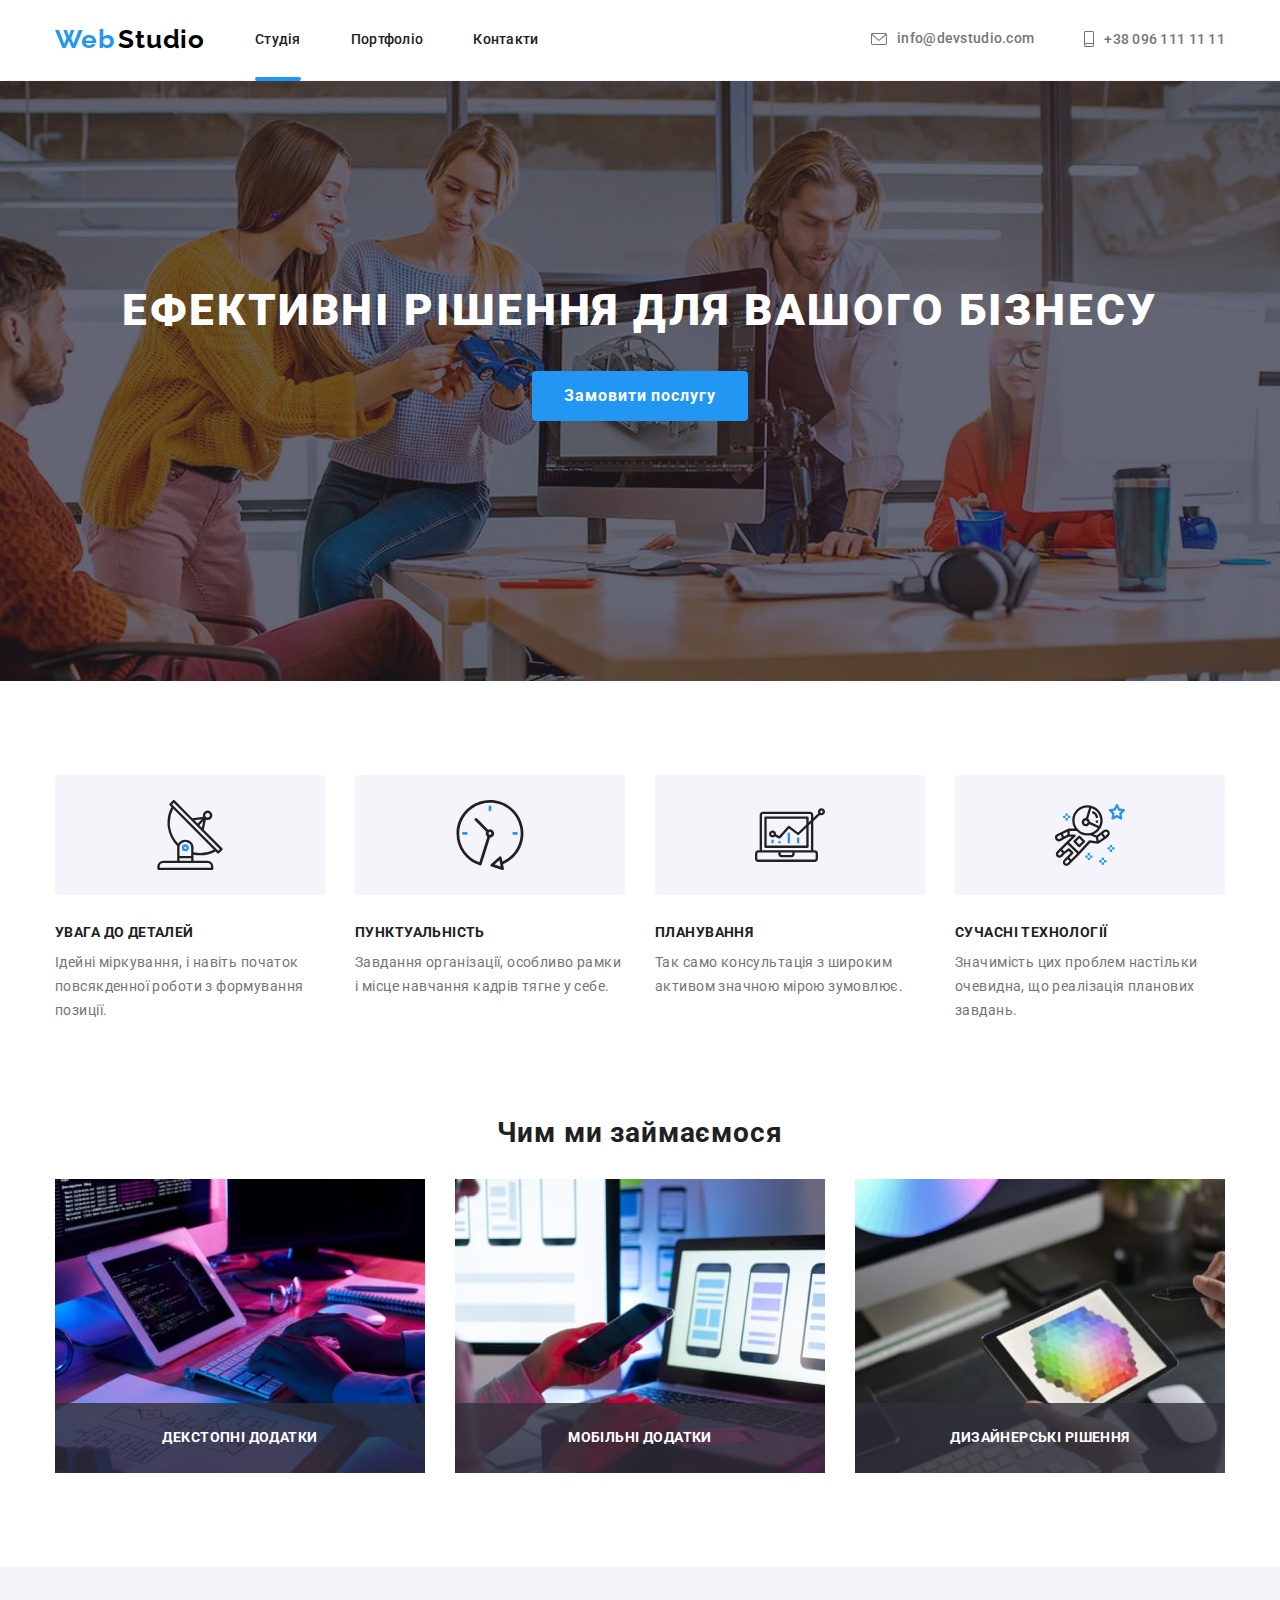
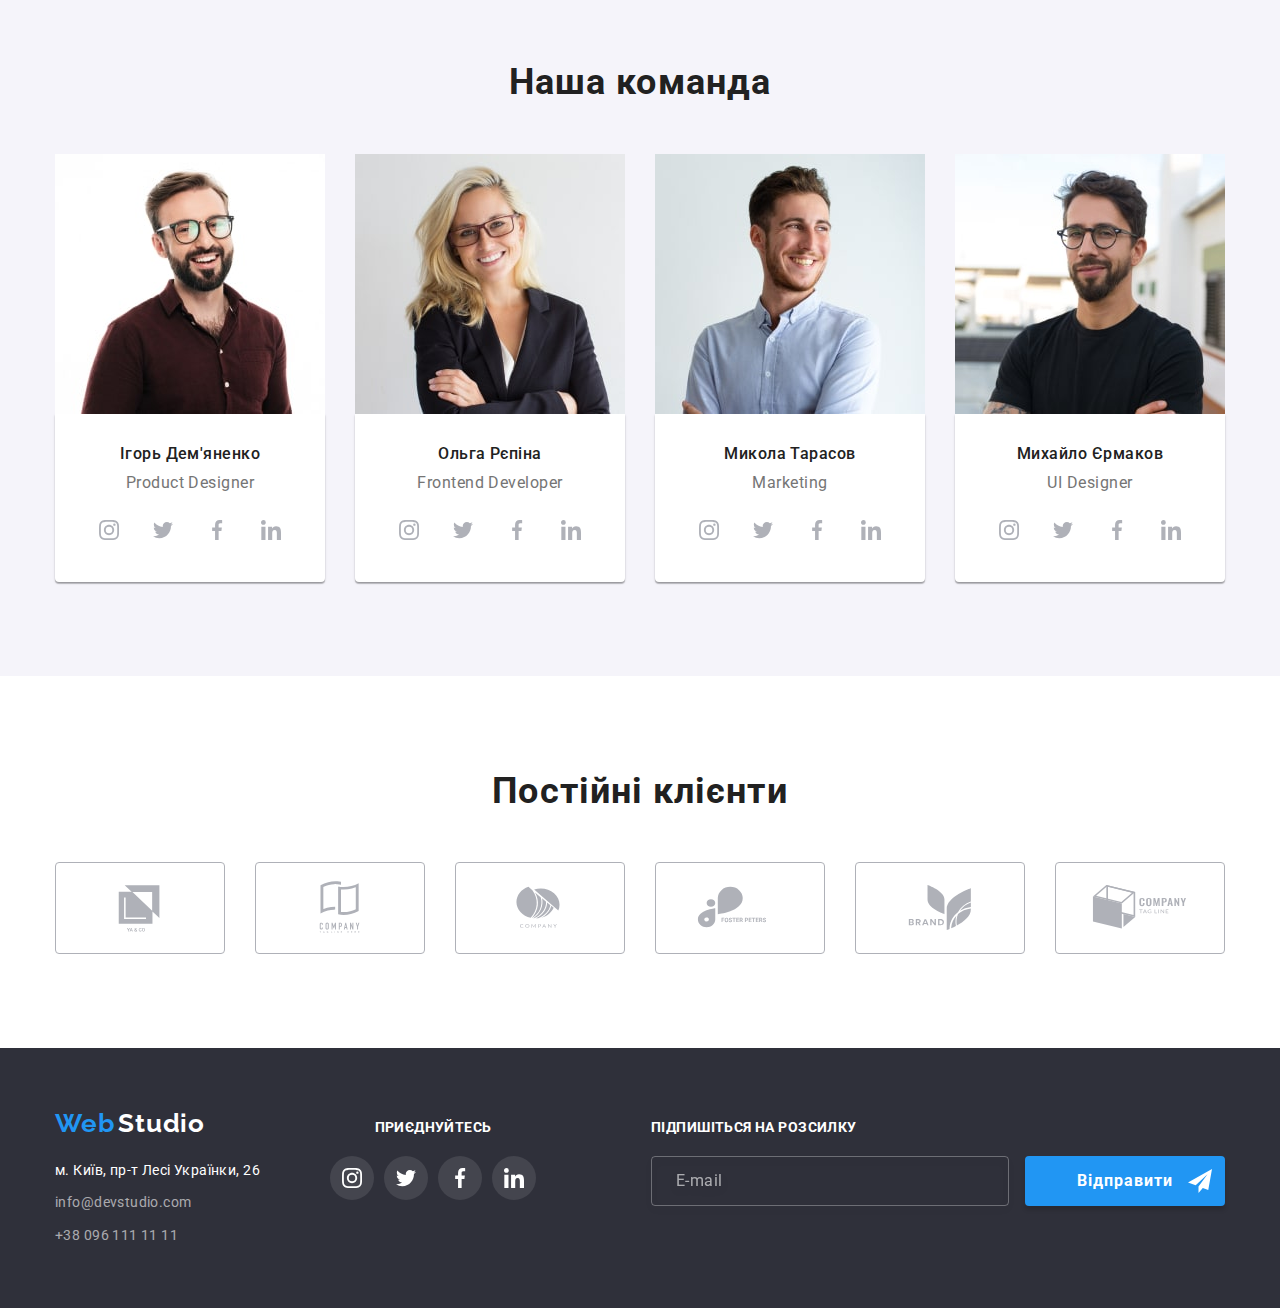
==== index.html @ e1bfc2ea "Homework_8. V1" ====
<!DOCTYPE html>
<html lang="uk">

<head>
    <meta charset="UTF-8">
    <meta http-equiv="X-UA-Compatible" content="IE=edge">
    <meta name="viewport" content="width=device-width, initial-scale=1.0">
    <title>WebStudio</title>
    <link rel="preconnect" href="https://fonts.googleapis.com">
    <link rel="preconnect" href="https://fonts.gstatic.com" crossorigin>
    <link
        href="https://fonts.googleapis.com/css2?family=Montserrat:wght@400;700&family=Raleway:wght@700&family=Roboto:wght@400;500;700;900&display=swap"
        rel="stylesheet">
    <link rel="stylesheet" href="https://cdnjs.cloudflare.com/ajax/libs/animate.css/4.1.1/animate.min.css" />
    <link href="https://unpkg.com/aos@2.3.1/dist/aos.css" rel="stylesheet">
    <link rel="stylesheet" href="https://cdnjs.cloudflare.com/ajax/libs/animate.css/4.1.1/animate.min.css" />
    <link rel="stylesheet"
        href="https://cdnjs.cloudflare.com/ajax/libs/modern-normalize/1.1.0/modern-normalize.min.css">
    <link rel="stylesheet" href="./CSS/main.min.css">
</head>

<!-- class="animate__animated animate__bounce" -->

<body>
    <header class="header">
        <div class="container">
            <a class="logo link" href="" lang="en"><span class="logo__web">Web</span> <span
                    class="logo__studio">Studio</span>
            </a>

            <nav class="navigation header__navigation">
                <ul class="navigation__list list">
                    <li class="navigation__item">
                        <a href="./index.html" class="navigation__link link current"> Студія </a>
                    </li>
                    <li class="navigation__item">
                        <a href="./portfolio.html" class="navigation__link link">Портфоліо</a>
                    </li>
                    <li class="navigation__item">
                        <a href="" class="navigation__link link">Контакти</a>
                    </li>
                </ul>
            </nav>
            <div class="auth-nav">
                <ul class="auth-list list">
                    <li>
                        <a href="mailto:info@devstudio.com" class="contact link">
                            <svg class="contact__icon" width="16" height="12">
                                <use href="./Images/icons.svg#icon-envelope"></use>
                            </svg>
                            info@devstudio.com
                        </a>
                    </li>
                    <li>
                        <a href="tel:+380961111111" class="contact link">
                            <svg class="contact__icon" width="10" height="16">
                                <use href="./Images/icons.svg#icon-smartphone"></use>
                            </svg>
                            +38 096 111 11 11</a>
                    </li>
                </ul>
            </div>
            <button type="button" class="menu-open" data-menu-open><svg class="menu-open-btn" width="40" height="40">
                    <use href="./Images/icons.svg#icon-menu_40px"></use>
                </svg></button>
            <div class="mobile-menu is-hidden" data-menu>
                <div class="container-mob">
                    <div class="menu-top">
                        <button type="button" class="menu-close" data-menu-close><svg class="close-open-btn" width="40"
                                height="40">
                                <use href="./Images/icons.svg#icon-close_40px"></use>
                            </svg></button>
                        <div class="menu-top">
                            <nav class="mob-menu-navigation">
                                <ul class="mob-menu-list list">
                                    <li class="mob-menu-item">
                                        <a href="./index.html" class="mob-menu-link link current"> Студія </a>
                                    </li>
                                    <li class="mob-menu-item">
                                        <a href="./portfolio.html" class="mob-menu-link link">Портфоліо</a>
                                    </li>
                                    <li class="mob-menu-item">
                                        <a href="" class="mob-menu-link link">Контакти</a>
                                    </li>
                                </ul>
                            </nav>
                        </div>
                        <div class="mob-auth-nav">
                            <ul class="mob-auth-list list">
                                <li>
                                    <a href="tel:+380961111111" class="contact-tel link">
                                        +38 096 111 11 11</a>
                                </li>
                                <li>
                                    <a href="mailto:info@devstudio.com" class="contact-mail link">
                                        info@devstudio.com
                                    </a>
                                </li>

                            </ul>
                        </div>
                        <ul class="mob-soc-list list">
                            <li class="mob-soc-item">
                                <a href="" class="mob-soc-link link" target="_blank"
                                    rel="noopener noreferrer nofollow">Instagram</a>
                            </li>
                            <li class="mob-soc-item">
                                <a href="" class="mob-soc-link link" target="_blank"
                                    rel="noopener noreferrer nofollow">Twitter</a>
                            </li>
                            <li class="mob-soc-item">
                                <a href="" class="mob-soc-link link" target="_blank"
                                    rel="noopener noreferrer nofollow">Facebook</a>
                            </li>
                            <li class="mob-soc-item">
                                <a href="" class="mob-soc-link link" target="_blank"
                                    rel="noopener noreferrer nofollow">LinkedIn</a>
                            </li>
                        </ul>

                    </div>
                </div>
            </div>
    </header>
    <main>
        <section class="hero">
            <div class="container hero-content">
                <h1 class="hero-name">Ефективні рішення для вашого бізнесу</h1>
                <button type="button" class="button-hero" data-modal-open>Замовити послугу</button>
            </div>
        </section>
        <section class="about section">
            <div class="container">
                <h2 class="visually-hidden">Наші переваги</h2>

                <ul class="about-list list">
                    <li class="about-item">
                        <div class="about-thumb">
                            <svg class="about-icon" width="70" height="70">
                                <use href="./Images/icons.svg#icon-antenna-1"></use>
                            </svg>
                        </div>
                        <h3 class="about-title">УВАГА ДО ДЕТАЛЕЙ</h3>
                        <p class="about-text">Ідейні міркування, і навіть початок повсякденної роботи з формування
                            позиції.</p>

                    </li>
                    <li class="about-item">
                        <div class="about-thumb">
                            <svg class="about-icon" width="70" height="70">
                                <use href="./Images/icons.svg#icon-clock-1"></use>
                            </svg>
                        </div>
                        <h3 class="about-title">ПУНКТУАЛЬНІСТЬ</h3>
                        <p class="about-text">Завдання організації, особливо рамки і місце навчання кадрів тягне у себе.
                        </p>

                    </li>
                    <li class="about-item">
                        <div class="about-thumb">
                            <svg class="about-icon" width="70" height="70">
                                <use href="./Images/icons.svg#icon-diagram-1"></use>
                            </svg>
                        </div>
                        <h3 class="about-title">ПЛАНУВАННЯ</h3>
                        <p class="about-text">Так само консультація з широким активом значною мірою зумовлює.</p>

                    </li>
                    <li class="about-item">
                        <div class="about-thumb">
                            <svg class="about-icon" width="70" height="70">
                                <use href="./Images/icons.svg#icon-astronaut-1"></use>
                            </svg>
                        </div>
                        <h3 class="about-title">СУЧАСНІ ТЕХНОЛОГІЇ</h3>
                        <p class="about-text">Значимість цих проблем настільки очевидна, що реалізація планових завдань.
                        </p>

                    </li>
                </ul>
            </div>
        </section>
        <section class="works-section section">
            <div class="container">
                <h2 class="works">Чим ми займаємося</h2>
                <ul class="works-list list">
                    <li class="gallery-item">
                        <picture>
                            <source srcset="
                        ./Images/box_1.jpg   1x,
                         ./Images/box_1-2x.jpg 2x
                         " media="(min-width:1200px)" />
                        <img src="./Images/box_1.jpg" alt="Пише код" width="370" height="294">
                        </picture>
                        <p class="works-top">Декстопні додатки</p>
                    </li>
                    <li class="gallery-item">
                        <picture>
                            <source srcset="
                           ./Images/box_2.jpg   1x,
                            ./Images/box_2-2x.jpg 2x
                         " media="(min-width:1200px)" />
                        <img src="./Images/box_2.jpg" alt="Розробляє мобільний додаток" width="370"
                            height="294">
                            </picture>
                        <p class="works-top">Мобільні додатки</p>
                    </li>
                    <li class="gallery-item">
                        <picture>
                            <source srcset="
                      ./Images/box_3.jpg   1x,
                          ./Images/box_3-2x.jpg 2x
                         " media="(min-width:1200px)" />
                        <img src="./Images/box_3.jpg" alt="Підбирає колір" width="370"
                            height="294">
                            </picture>
                        <p class="works-top">Дизайнерські рішення</p>
                    </li>
                </ul>
            </div>
        </section>
        <section class="team-section section">
            <div class="container">
                <h2 class="team-title">Наша команда</h2>
                <ul class="team-list list">
                    <li class="team-item">
                        <picture>
                            <source srcset="
                            ./Images/img-desk-igor.jpg   1x,
                              ./Images/img-desk-igor-2x.jpg 2x
                            " media="(min-width:1200px)" />
                            <source srcset="
                            ./Images/img-tab-igor.jpg    1x,
                            ./Images/img-tab-igor-2x.jpg 2x
                            " media="(min-width:768px)" />
                            <source srcset="
                            ./Images/img-mob-igor.jpg    1x,
                            ./Images/img-mob-igor-2x.jpg 2x
                            " media="(max-width:767px)" />
                            <img class="team-img" src="./Images/img-mob-igor.jpg" alt="Ігор Дем'яненко" width="450"
                                height="460">
                        </picture>
                        <div class="team-block">
                            <p class="team-name">Ігорь Дем'яненко</p>
                            <p class="team-specialty" lang="en">Product Designer</p>
                            <ul class="team-soc list">
                                <li class="team-soc-item">
                                    <a href="" class="team-soc-link link">
                                        <svg class="team-soc-icon" width="20" height="20">
                                            <use href="./Images/icons.svg#icon-instagram-2"></use>
                                        </svg>
                                    </a>
                                </li>
                                <li class="team-soc-item"><a href="" class="team-soc-link link">
                                        <svg class="team-soc-icon" width="20" height="20">
                                            <use href="./Images/icons.svg#icon-twitter-1"></use>
                                        </svg>
                                    </a></li>
                                <li class="team-soc-item"><a href="" class="team-soc-link link">
                                        <svg class="team-soc-icon" width="20" height="20">
                                            <use href="./Images/icons.svg#icon-facebook-1"></use>
                                        </svg>
                                    </a></li>
                                <li class="team-soc-item"><a href="" class="team-soc-link link">
                                        <svg class="team-soc-icon" width="20" height="20">
                                            <use href="./Images/icons.svg#icon-linkedin-1"></use>
                                        </svg>
                                    </a></li>
                            </ul>

                        </div>
                    </li>
                    <li class="team-item">

                        <picture>
                            <source srcset="
                            ./Images/img-desk-olga.jpg   1x,
                                 ./Images/img-desk-olga-2x.jpg 2x
                            " media="(min-width:1200px)" />
                            <source srcset="
                                ./Images/img-tab-olga.jpg    1x,
                                ./Images/img-tab-olga-2x.jpg 2x
                            " media="(min-width:768px)" />
                            <source srcset="
                              ./Images/img-mob-olga.jpg    1x,
                              ./Images/img-mob-olga-2x.jpg 2x
                             " media="(max-width:767px)" />
                            <img class="team-img" src="./Images/img-mob-olga.jpg" alt="Ольга Рєпіна" width="450"
                                height="460">
                        </picture>
                        <div class="team-block">
                            <p class="team-name"> Ольга Рєпіна</p>
                            <p class="team-specialty" lang="en">Frontend Developer</p>
                            <ul class="team-soc list">
                                <li class="team-soc-item">
                                    <a href="" class="team-soc-link link">
                                        <svg class="team-soc-icon" width="20" height="20">
                                            <use href="./Images/icons.svg#icon-instagram-2"></use>
                                        </svg>
                                    </a>
                                </li>
                                <li class="team-soc-item"><a href="" class="team-soc-link link">
                                        <svg class="team-soc-icon" width="20" height="20">
                                            <use href="./Images/icons.svg#icon-twitter-1"></use>
                                        </svg>
                                    </a></li>
                                <li class="team-soc-item"><a href="" class="team-soc-link link">
                                        <svg class="team-soc-icon" width="20" height="20">
                                            <use href="./Images/icons.svg#icon-facebook-1"></use>
                                        </svg>
                                    </a></li>
                                <li class="team-soc-item"><a href="" class="team-soc-link link">
                                        <svg class="team-soc-icon" width="20" height="20">
                                            <use href="./Images/icons.svg#icon-linkedin-1"></use>
                                        </svg>
                                    </a></li>
                            </ul>
                        </div>
                    </li>
                    <li class="team-item">
                        <picture>
                            <source srcset="
                                ./Images/img-desk-mykola.jpg   1x,
                                ./Images/img-desk-mykola-2x.jpg 2x
                                 " media="(min-width:1200px)" />
                            <source srcset="
                              ./Images/img-tab-mykola.jpg    1x,
                               ./Images/img-tab-mykola-2x.jpg 2x
                                  " media="(min-width:768px)" />
                            <source srcset="
                               ./Images/img-mob-mykola.jpg    1x,
                                 ./Images/img-mob-mykola-2x.jpg 2x
                                  " media="(max-width:767px)" />
                            <img class="team-img" src="./Images/img-mob-mykola.jpg" alt="Микола Тарасов" width="450" height="460">
                        </picture>
                        <div class="team-block">
                            <p class="team-name">Микола Тарасов</p>
                            <p class="team-specialty" lang="en">Marketing</p>
                            <ul class="team-soc list">
                                <li class="team-soc-item">
                                    <a href="" class="team-soc-link link">
                                        <svg class="team-soc-icon" width="20" height="20">
                                            <use href="./Images/icons.svg#icon-instagram-2"></use>
                                        </svg>
                                    </a>
                                </li>
                                <li class="team-soc-item"><a href="" class="team-soc-link link">
                                        <svg class="team-soc-icon" width="20" height="20">
                                            <use href="./Images/icons.svg#icon-twitter-1"></use>
                                        </svg>
                                    </a></li>
                                <li class="team-soc-item"><a href="" class="team-soc-link link">
                                        <svg class="team-soc-icon" width="20" height="20">
                                            <use href="./Images/icons.svg#icon-facebook-1"></use>
                                        </svg>
                                    </a></li>
                                <li class="team-soc-item"><a href="" class="team-soc-link link">
                                        <svg class="team-soc-icon" width="20" height="20">
                                            <use href="./Images/icons.svg#icon-linkedin-1"></use>
                                        </svg>
                                    </a></li>
                            </ul>
                        </div>
                    </li>
                    <li class="team-item">
                        <picture>
                            <source srcset="
                              ./Images/img-desk-mykhailo.jpg   1x,
                                ./Images/img-desk-mykhailo-2x.jpg 2x
                               " media="(min-width:1200px)" />
                            <source srcset="
                                ./Images/img-tab-mykhailo.jpg    1x,
                                 ./Images/img-tab-mykhailo-2x.jpg 2x
                                " media="(min-width:768px)" />
                            <source srcset="
                                 ./Images/img-mob-mykhailo.jpg    1x,
                                   ./Images/img-mob-mykhailo-2x.jpg 2x
                                  " media="(max-width:767px)" />
                            <img class="team-img" src="./Images/img-mob-mykhailo.jpg" alt="Михайло Єрмаков" width="450" height="460">
                        </picture>
                        <div class="team-block">
                            <p class="team-name">Михайло Єрмаков</p>
                            <p class="team-specialty" lang="en">UI Designer</p>
                            <ul class="team-soc list">
                                <li class="team-soc-item">
                                    <a href="" class="team-soc-link link">
                                        <svg class="team-soc-icon" width="20" height="20">
                                            <use href="./Images/icons.svg#icon-instagram-2"></use>
                                        </svg>
                                    </a>
                                </li>
                                <li class="team-soc-item"><a href="" class="team-soc-link link">
                                        <svg class="team-soc-icon" width="20" height="20">
                                            <use href="./Images/icons.svg#icon-twitter-1"></use>
                                        </svg>
                                    </a></li>
                                <li class="team-soc-item"><a href="" class="team-soc-link link">
                                        <svg class="team-soc-icon" width="20" height="20">
                                            <use href="./Images/icons.svg#icon-facebook-1"></use>
                                        </svg>
                                    </a></li>
                                <li class="team-soc-item"><a href="" class="team-soc-link link">
                                        <svg class="team-soc-icon" width="20" height="20">
                                            <use href="./Images/icons.svg#icon-linkedin-1"></use>
                                        </svg>
                                    </a></li>
                            </ul>
                        </div>
                    </li>
                </ul>
            </div>
        </section>
        <section class="clients-section section">
            <div class="container">
                <h2 class="clients-title">Постійні клієнти</h2>

                <ul class="clients-list list">
                    <li class="clients-item">
                        <a href="" class="clients-link link">
                            <svg class="clients-icon" width="106" height="60">
                                <use href="./Images/icons.svg#icon-Logo-YaCo"></use>
                            </svg>
                        </a>

                    </li>
                    <li class="clients-item">
                        <a href="" class="clients-link link">
                            <svg class="clients-icon" width="106" height="60">
                                <use href="./Images/icons.svg#icon-Logo-taglineHere"></use>
                            </svg>
                        </a>

                    </li>
                    <li class="clients-item">
                        <a href="" class="clients-link link">
                            <svg class="clients-icon" width="106" height="60">
                                <use href="./Images/icons.svg#icon-Logo-company"></use>
                            </svg>
                        </a>

                    </li>
                    <li class="clients-item">
                        <a href="" class="clients-link link">
                            <svg class="clients-icon" width="106" height="60">
                                <use href="./Images/icons.svg#icon-Logo-foster"></use>
                            </svg>
                        </a>

                    </li>
                    <li class="clients-item">
                        <a href="" class="clients-link link">
                            <svg class="clients-icon" width="106" height="60">
                                <use href="./Images/icons.svg#icon-Logo-brand"></use>
                            </svg>
                        </a>

                    </li>
                    <li class="clients-item">
                        <a href="" class="clients-link link">
                            <svg class="clients-icon" width="106" height="60">
                                <use href="./Images/icons.svg#icon-Logo-tagLine"></use>
                            </svg>
                        </a>

                    </li>
                </ul>

            </div>
        </section>
    </main>
    <footer class="footer">
        <div class="container">
            <div class="two-section-tab">
                <div class="address-thumb footer__address-thumb">
                    <a class="logo footer__logo link" href="" lang="en"><span class="logo__web">Web</span> <span
                            class=" logo__studio logo__studio--white">Studio</span></a>
                    <address>
                        <a class="footer__address link" href="https://goo.gl/maps/BBS1sjoUENWyH9NC9" target="_blank"
                            rel="noopener noreferrer nofollow">м. Київ, пр-т Лесі Українки, 26</a>
                        <ul class="footer__list list">
                            <li class=footer__item><a class="footer__contact link"
                                    href="mailto:info@devstudio.com">info@devstudio.com</a>
                            </li>
                            <li class=footer__item><a class="footer__contact link" href="tel:+380961111111">+38 096 111
                                    11
                                    11</a>
                            </li>
                        </ul>
                    </address>
                </div>
                <div class="footer-soc footer__footer-soc">
                    <h3>Приєднуйтесь</h3>
                    <ul class="footer-soc__list list">
                        <li class="footer-soc__item">
                            <a href="" class="footer-soc__link link">
                                <svg class="footer-soc__icon" width="20" height="20">
                                    <use href="./Images/icons.svg#icon-instagram-2"></use>
                                </svg>
                            </a>
                        </li>
                        <li class="footer-soc__item">
                            <a href="" class="footer-soc__link link">
                                <svg class="footer-soc__icon" width="20" height="20">
                                    <use href="./Images/icons.svg#icon-twitter-1"></use>
                                </svg>
                            </a>
                        </li>
                        <li class="footer-soc__item">
                            <a href="" class="footer-soc__link link">
                                <svg class="footer-soc__icon" width="20" height="20">
                                    <use href="./Images/icons.svg#icon-facebook-1"></use>
                                </svg>
                            </a>
                        </li>
                        <li class="footer-soc__item">
                            <a href="" class="footer-soc__link link">
                                <svg class="footer-soc__icon" width="20" height="20">
                                    <use href="./Images/icons.svg#icon-linkedin-1"></use>
                                </svg>
                            </a>
                        </li>
                    </ul>
                </div>
            </div>
            <div class="subscription-box">
                <h3>Підпишіться на розсилку</h3>
                <form class="subscription-form">

                    <input type="email" class="subscription-form__input" name="subscription-form__email" required
                        placeholder="E-mail">

                    <button type="submit" class="submit-button">Відправити
                        <svg class="submit-button__icon" width="24" height="24">
                            <use href="./Images/icons.svg#icon-icon-send"></use>
                        </svg>
                    </button>
                </form>
            </div>
        </div>
    </footer>
    <div class="backdrop is-hidden" data-modal>
        <div class="modal">
            <button type="button" class="modal__close" data-modal-close>
                <svg class="modal__icon" width="18" height="18">
                    <use href="./Images/icons.svg#icon-close-black-18dp-2-1"></use>
                </svg>
            </button>
            <p class="modal__title">Залиште свої дані, ми вам передзвонимо</p>
            <form class="modal-form">
                <div class="input">
                    <label for="user-name" class="input__title">Ім'я</label>
                    <div class="input__wrap">
                        <input type="text" class="input__form" name="user-name" required id="user-name">
                        <svg class="input__icon" width="18" height="18">
                            <use href="./Images/icons.svg#icon-person-black-18dp-1"></use>
                        </svg>
                    </div>

                </div>
                <div class="input">
                    <label>
                        <span class="input__title">Телефон</span>
                        <span class="input__wrap">
                            <input type="tel" class="input__form" name="user-tel" title="+380 (96) 111-11-11" required
                                minlength="3">
                            <svg class="input__icon" width="18" height="18">
                                <use href="./Images/icons.svg#icon-phone-black-18dp-1"></use>
                            </svg>
                        </span>
                    </label>
                </div>
                <div class="input">
                    <label> <span class="input__title">Пошта</span>
                        <span class="input__wrap">
                            <input type="email" class="input__form" name="user-mail">
                            <svg class="input__icon" width="18" height="18">
                                <use href="./Images/icons.svg#icon-email-black-18dp-1"></use>
                            </svg>
                        </span>
                    </label>
                </div>
                <div class="input">
                    <label for="user-comment" class="input__title">Ваш коментар</label>
                    <textarea name="user-comment" id="user-comment" class="input__text"
                        placeholder="Введіть текст"></textarea>
                </div>
                <div class="input-check">
                    <input type="checkbox" name="user-policy" value="true" class="input-check__tick visually-hidden"
                        id="user-policy">
                    <label for="user-policy" class="input-check__text">
                        <span>
                            <svg class="input-check__icon" width="16" height="15">
                                <use href="./Images/icons.svg#icon-Vector"></use>
                            </svg>
                        </span>
                        Погоджуюся з розсилкою та приймаю
                        <a href="" class="input-check__link"> Умови договору</a>
                    </label>
                </div>
                <button type="submit" class="input-button ">Відправити</button>

            </form>
        </div>

    </div>
    <script src="https://unpkg.com/aos@2.3.1/dist/aos.js"></script>
    <script>
        AOS.init();
    </script>
    <script src="./js/modal.js"></script>
    <script src="./js/menu.js"></script>
</body>

</html>
---- CSS/main.min.css ----
:root{--header-color: #212121;--title-color: #757575;--accent-color: #2196f3;--second-accent-color: #ffffff;--body-background: #ffffff;--typical-lh: 1.36;--bg-gradiant:linear-gradient( rgba(47, 48, 58, 0.4), rgba(47, 48, 58, 0.4)) }p,h1,h2,h3,h4,h5,h6{margin:0px}ul{margin:0px;padding-left:0}body{font-family:"Roboto",sans-serif;background:var(--body-background)}.list{list-style:none}.link{text-decoration:none}img{display:block;width:100%;max-width:100%;height:auto}.visually-hidden{position:absolute;white-space:nowrap;width:1px;height:1px;overflow:hidden;border:0;padding:0;clip:rect(0 0 0 0);clip-path:inset(50%);margin:-1px}.container{width:100%;padding-left:15px;padding-right:15px;margin-left:auto;margin-right:auto}@media screen and (min-width: 480px){.container{width:480px}}@media screen and (min-width: 768px){.container{width:768px}}@media screen and (min-width: 1200px){.container{width:1200px}}section{padding-top:60px;padding-bottom:60px}@media screen and (min-width: 1200px){section{padding-top:94px;padding-bottom:94px}}.header{border-bottom:1px solid #f5f4fa;padding-top:16px;padding-bottom:16px}@media screen and (min-width: 768px){.header{padding-top:26px;padding-bottom:26px}}@media screen and (min-width: 1200px){.header{padding-top:24px;padding-bottom:25px}}.logo__web{font-family:"Raleway",sans-serif;font-weight:700;font-size:24px;line-height:1.16;letter-spacing:.03em;color:var(--accent-color)}@media screen and (min-width: 1200px){.logo__web{font-size:26px;line-height:1.19}}.logo__studio{font-family:"Raleway",sans-serif;font-weight:700;font-size:24px;line-height:1.16;letter-spacing:.03em;color:#000}@media screen and (min-width: 1200px){.logo__studio{font-size:26px;line-height:1.19}}.navigation,.auth-nav{display:none}.navigation{display:none}@media screen and (min-width: 768px){.navigation{display:block}}@media screen and (min-width: 1200px){.navigation{display:block}}.navigation__link{position:relative;font-weight:500;font-size:14px;line-height:1.14;letter-spacing:.02em;color:var(--header-color);transition:color 250ms cubic-bezier(0.4, 0, 0.2, 1)}.navigation__link:hover,.navigation__link:focus{color:var(--accent-color)}.navigation__link.current::after{position:absolute;content:"";display:block;width:100%;height:4px;border-radius:2px;background-color:var(--accent-color);margin-top:28px;left:0;transition:color 250ms cubic-bezier(0.4, 0, 0.2, 1)}.contact{font-weight:500;font-size:14px;line-height:1.14;letter-spacing:.02em;color:var(--title-color);align-items:center;display:flex;gap:10px;transition:color 250ms cubic-bezier(0.4, 0, 0.2, 1)}.contact:hover,.contact:focus{color:var(--accent-color)}.contact__icon{fill:var(--title-color);transition:fill 250ms cubic-bezier(0.4, 0, 0.2, 1)}.contact:hover .contact__icon,.contact:focus .contact__icon{fill:var(--accent-color)}.header .container{display:flex;align-items:center;width:100%}@media screen and (min-width: 1200px){.header .container{width:1200px}}.header__navigation{margin-left:87px}@media screen and (min-width: 1200px){.header__navigation{margin-left:50px}}.navigation__list{display:flex}.navigation__item:not(:last-child){margin-right:50px}.auth-nav{display:none}@media screen and (min-width: 768px){.auth-nav{display:flex;margin-left:auto;margin-bottom:-10px}}@media screen and (min-width: 1200px){.auth-nav{display:flex;margin-left:auto}}.auth-list li:first-child{margin-bottom:10px}@media screen and (min-width: 1200px){.auth-list{display:flex;margin-left:auto}}@media screen and (min-width: 1200px){.auth-list li:not(:last-child){margin-right:50px}}.menu-open,.menu-close{margin-left:auto;background-color:rgba(0,0,0,0);border:rgba(0,0,0,0)}@media screen and (min-width: 768px){.menu-open,.menu-close{display:none}}@media screen and (min-width: 1200px){.menu-open,.menu-close{display:none}}.mobile-menu{position:fixed;z-index:1;background-color:var(--body-background);top:0;left:0;width:100vw;height:100vh;padding-top:10px;padding-bottom:48px;padding-left:40px}.mobile-menu>.container-mob{height:100%;display:flex;flex-direction:column;justify-content:space-between}.menu-close{display:block;margin-left:auto;margin-bottom:15px}.mob-menu-item:not(:last-child){margin-bottom:36px}.mob-menu-item:last-child{margin-bottom:120px}.mob-menu-link{font-weight:500;font-size:40px;line-height:1.18;letter-spacing:.02em;color:#212121}.mob-menu-link:hover,.mob-menu-link:focus{color:var(--accent-color)}.mob-auth-nav{display:flex;gap:32px;margin-bottom:64px}.contact-tel{display:inline-block;font-weight:500;font-size:34px;line-height:1.18;letter-spacing:.02em;color:#2196f3;margin-bottom:32px}.contact-mail{font-weight:500;font-size:24px;line-height:28px;letter-spacing:.02em;color:#757575}.mob-soc-list{display:flex;gap:20px}.mob-soc-list li:not(:last-child){border-right:1px solid rgba(33,33,33,.2);padding-right:10px}.mob-soc-link{font-weight:500;font-size:18px;line-height:1.22;letter-spacing:.02em;color:#2196f3}.hero{background-color:#2f303a;background-image:var(--bg-gradiant),url(../Images/Hero_mob_1x.jpg);background-repeat:no-repeat;background-position:center;background-size:cover;max-width:1600px;height:600px;margin:0 auto;text-align:center;padding-top:118px;padding-bottom:60px}@media(min-device-pixel-ratio: 2),(min-resolution: 192dpi),(min-resolution: 2dppx){.hero{background-image:var(--bg-gradiant),url(../Images/Hero_mob_2x.jpg)}}@media screen and (min-width: 768px){.hero{padding-top:118px;padding-bottom:204px;background-image:var(--bg-gradiant),url(../Images/Hero_tab_1x.jpg)}}@media screen and (min-width: 768px)and (min-device-pixel-ratio: 2),screen and (min-width: 768px)and (min-resolution: 192dpi),screen and (min-width: 768px)and (min-resolution: 2dppx){.hero{background-image:var(--bg-gradiant),url(../Images/Hero_tab_2x.jpg)}}@media screen and (min-width: 1200px){.hero{padding-top:200px;padding-bottom:200px;background-image:var(--bg-gradiant),url(../Images/Hero_desk_1x.jpg)}}@media screen and (min-width: 1200px)and (min-device-pixel-ratio: 2),screen and (min-width: 1200px)and (min-resolution: 192dpi),screen and (min-width: 1200px)and (min-resolution: 2dppx){.hero{background-image:var(--bg-gradiant),url(../Images/Hero_desk_2x.jpg)}}.container .hero-content{text-align:left;width:100%}.hero-name{font-weight:900;font-size:26px;line-height:1.62;letter-spacing:.06em;text-transform:uppercase;color:var(--second-accent-color);width:100%;margin:0 auto}@media screen and (min-width: 1200px){.hero-name{font-size:44px;line-height:1.36}}.button-hero{font-family:inherit;font-weight:700;font-size:16px;line-height:1.88;align-items:center;text-align:center;letter-spacing:.06em;border-radius:4px;border:1px var(--accent-color);color:var(--second-accent-color);background-color:var(--accent-color);cursor:pointer;padding:10px 32px;margin-top:30px;min-width:200px;transition:background 250ms cubic-bezier(0.4, 0, 0.2, 1)}@media screen and (min-width: 1200px){.button-hero{min-width:216px}}.button-hero:hover,.button-hero:focus{background:#188ce8}.about-list{display:flex;flex-wrap:wrap;gap:30px}.about-item{width:100%}@media screen and (min-width: 768px){.about-item{width:calc((100% - 30px)/2)}}@media screen and (min-width: 1200px){.about-item{width:calc((100% - 90px)/4)}}.about-thumb{height:120px;background-color:#f5f4fa;border-radius:4px;display:flex;align-items:center;justify-content:center;margin-bottom:30px}.about-title{font-weight:700;font-size:14px;line-height:1.14;letter-spacing:.03em;text-transform:uppercase;color:var(--header-color);margin-bottom:10px}.about-text{font-size:14px;line-height:1.71;letter-spacing:.03em;color:var(--title-color)}.works-section{display:none}@media screen and (min-width: 1200px){.works-section{display:block;padding-top:0px}}.works,.clients-title,.team-title{font-weight:700;font-size:28px;line-height:1.17;letter-spacing:.03em;text-align:center;color:var(--header-color);margin-bottom:30px}.works-list{display:flex}.gallery-item{position:relative;width:370px}.gallery-item:not(:last-child){margin-right:30px}.works-top{position:absolute;color:#f5f4fa;bottom:0;left:0;font-weight:700;font-size:14px;line-height:1.14;text-align:center;letter-spacing:.03em;text-transform:uppercase;background-color:rgba(47,48,58,.8);color:#fff;width:370px;min-height:70px;padding:27px}@media screen and (min-width: 1200px){.team-title{font-weight:700;font-size:36px;line-height:1.17;letter-spacing:.03em;margin-bottom:50px}}.team-section{background-color:#f5f4fa}.team-list{display:flex;flex-wrap:wrap;gap:30px}.team-item{width:100%}@media screen and (min-width: 768px){.team-item{width:calc((100% - 30px)/2)}}@media screen and (min-width: 1200px){.team-item{width:calc((100% - 90px)/4)}}.team-block{background-color:#fff;padding:30px 30px;box-shadow:0px 1px 3px rgba(0,0,0,.12),0px 1px 1px rgba(0,0,0,.14),0px 2px 1px rgba(0,0,0,.2);border-radius:0px 0px 4px 4px}.team-name{font-weight:500;font-size:16px;line-height:1.19;text-align:center;letter-spacing:.03em;color:var(--header-color);margin-bottom:10px}.team-specialty{font-size:16px;line-height:1.19;text-align:center;letter-spacing:.03em;color:var(--title-color);margin-bottom:16px}.team-soc{display:flex;justify-content:center;gap:10px}.team-soc-link{width:44px;height:44px;border-radius:50%;background-color:inherit;display:flex;align-items:center;justify-content:center;transition:background-color 250ms cubic-bezier(0.4, 0, 0.2, 1),fill 250ms cubic-bezier(0.4, 0, 0.2, 1)}.team-soc-link:hover,.team-soc-link:focus{background-color:#2196f3}.team-soc-icon{fill:#afb1b8;transition:fill 250ms cubic-bezier(0.4, 0, 0.2, 1)}.team-soc-link:hover .team-soc-icon,.team-soc-link:focus .team-soc-icon{fill:#fff}@media screen and (min-width: 1200px){.clients-title{font-weight:700;font-size:36px;line-height:1.17;letter-spacing:.03em;margin-bottom:50px}}.clients-list{display:flex;flex-wrap:wrap;gap:30px;justify-content:center;align-items:center}.clients-item{width:calc((100% - 30px)/2);height:92px}@media screen and (min-width: 768px){.clients-item{width:calc((100% - 60px)/3)}}@media screen and (min-width: 1200px){.clients-item{width:calc((100% - 150px)/6)}}.clients-link{display:flex;align-items:center;justify-content:center;width:100%;height:100%;border:1px solid #afb1b8;border-radius:4px;transition:border 250ms cubic-bezier(0.4, 0, 0.2, 1),border-radius 250ms cubic-bezier(0.4, 0, 0.2, 1),fill 250ms cubic-bezier(0.4, 0, 0.2, 1)}.clients-link:hover,.clients-link:focus{border:1px solid #2196f3;border-radius:4px;transition:fill 250ms cubic-bezier(0.4, 0, 0.2, 1)}.clients-icon{fill:#afb1b8}.clients-link:hover .clients-icon,.clients-link:focus .clients-icon{fill:#2196f3}.footer{background:#2f303a;padding-top:60px;padding-bottom:60px}@media screen and (min-width: 768px){.two-section-tab{display:flex;justify-content:space-around;margin-bottom:60px}}@media screen and (min-width: 768px)and (min-width: 1200px){.two-section-tab{margin-bottom:0px}}@media screen and (min-width: 1200px){.footer .container{display:flex}}@media screen and (min-width: 1200px){.footer__address-thumb{margin-right:70px}}.footer__logo{margin-bottom:20px;display:inline-block}.logo__studio--white{font-family:"Raleway",sans-serif;font-weight:700;font-size:24px;line-height:1.16;letter-spacing:.03em;color:var(--second-accent-color)}@media screen and (min-width: 1200px){.logo__studio--white{font-size:26px;line-height:1.19}}.footer__address{font-style:normal;font-size:14px;line-height:1.7;letter-spacing:.03em;color:var(--second-accent-color);display:inline-block;margin-bottom:9px}@media screen and (max-width: 767px){.address-thumb{margin-bottom:60px;text-align:center}}.footer__contact{font-style:normal;font-size:14px;line-height:1.7;letter-spacing:.03em;color:rgba(255,255,255,.6);display:inline-block}.footer__item:not(:last-child){margin-bottom:9px}.footer__footer-soc h3{font-weight:700;font-size:14px;line-height:1.14;letter-spacing:.03em;text-transform:uppercase;color:#fff;margin-bottom:20px}.footer__footer-soc{margin-top:12px;text-align:center;margin-bottom:60px}@media screen and (min-width: 1200px){.footer__footer-soc{margin-right:93px;margin-bottom:0px}}.footer-soc__list{display:flex;justify-content:center;gap:10px}.footer-soc__link{width:44px;height:44px;border-radius:50%;background-color:rgba(255,255,255,.1);display:flex;align-items:center;justify-content:center;transition:background-color 250ms cubic-bezier(0.4, 0, 0.2, 1)}.footer-soc__link:hover,.footer-soc__link:focus{background-color:#2196f3}.footer-soc__icon{fill:#fff}.subscription-box{margin-top:12px;margin-left:auto}.subscription-box h3{font-weight:700;font-size:14px;line-height:1.14;letter-spacing:.03em;text-transform:uppercase;color:#fff;margin-bottom:20px;text-align:center}@media screen and (min-width: 1200px){.subscription-box h3{text-align:left}}.subscription-form{display:flex;flex-wrap:wrap;align-items:center;justify-content:center;flex-direction:column}@media screen and (min-width: 1200px){.subscription-form{display:block}}.subscription-form__input{width:100%;height:50px;background-color:rgba(0,0,0,0);border:1px solid rgba(255,255,255,.3);filter:drop-shadow(0px 4px 4px rgba(0, 0, 0, 0.15));border-radius:4px;color:#fff;padding-left:12px;outline:none;margin-bottom:20px}@media screen and (min-width: 768px){.subscription-form__input{width:450px}}@media screen and (min-width: 1200px){.subscription-form__input{width:358px}}.subscription-form__input::placeholder{font-weight:400;font-size:16px;line-height:1.25;letter-spacing:.03em;color:rgba(255,255,255,.6);padding-left:12px}.submit-button{position:relative;width:200px;height:50px;background:var(--accent-color);box-shadow:0px 4px 4px rgba(0,0,0,.15);border-radius:4px;border:var(--accent-color);font-weight:700;font-size:16px;line-height:1.88;align-items:center;text-align:center;letter-spacing:.06em;color:#fff;margin-left:12px}.submit-button:hover,.submit-button:focus{background:#188ce8;box-shadow:0px 4px 4px rgba(0,0,0,.15);border-radius:4px}.submit-button__icon{position:absolute;right:13px;top:50%;transform:translateY(-50%);fill:var(--second-accent-color)}.backdrop{position:fixed;top:0;width:100%;height:100%;background:rgba(0,0,0,.2);transition:opacity 500ms linear,visibility 500ms}.modal{position:absolute;width:calc(100% - 30px);min-height:581px;top:50%;left:50%;transform:translate(-50%, -50%) scale(1);transition:transform 250ms linear;background:#fff;box-shadow:0px 1px 3px rgba(0,0,0,.12),0px 1px 1px rgba(0,0,0,.14),0px 2px 1px rgba(0,0,0,.2);border-radius:4px;padding:40px}@media screen and (min-width: 768px){.modal{width:450px}}@media screen and (min-width: 1200px){.modal{width:528px}}.backdrop.is-hidden .modal{transform:translate(-50%, -50%) scale(0)}.modal__close{position:absolute;right:8px;top:8px;width:30px;height:30px;background:#fff;border:1px solid rgba(0,0,0,.1);border-radius:50%}.modal__icon{position:absolute;top:50%;left:50%;transform:translate(-50%, -50%);cursor:pointer}.modal__icon:hover,.modal__icon:focus{fill:var(--accent-color)}.modal__title{font-weight:700;font-size:20px;line-height:1.5;text-align:center;letter-spacing:.03em;color:#212121;margin-bottom:12px}@media screen and (min-width: 1200px){.modal__title{font-size:20px;line-height:1.15}}.input__title{font-size:12px;line-height:1.17;letter-spacing:.01em;color:#757575;display:block;margin-bottom:4px}.input{margin-bottom:10px}.input__wrap{position:relative}.input__form{width:100%;height:40px;border:1px solid rgba(33,33,33,.2);border-radius:4px;padding-left:42px;font-size:12px;line-height:1.17;letter-spacing:.01em;color:#757575;outline:none}.input__form:focus{border:1px solid var(--accent-color);border-radius:4px}.input__icon{position:absolute;left:12px;top:50%;transform:translateY(-50%)}.input__form:focus+.input__icon{fill:var(--accent-color)}.input__text{width:100%;height:120px;padding-top:12px;margin-bottom:10px;border:1px solid rgba(33,33,33,.2);border-radius:4px;padding-left:10px;font-size:12px;line-height:1.17;letter-spacing:.01em;color:#757575;resize:none;outline:none}.input__text::placeholder{font-size:12px;line-height:1.17;letter-spacing:.01em;color:rgba(117,117,117,.5)}.input__text:focus{border:1px solid var(--accent-color);border-radius:4px}.input-check{margin-left:15px;margin-bottom:30px}.input-check__text{display:flex;font-size:12px;line-height:1.16;letter-spacing:.03em;color:#757575;align-items:center}@media screen and (min-width: 1200px){.input-check__text{font-size:14px;line-height:1.71}}.input-check__text span{width:16px;height:15px;border:2px solid #212121;border-radius:3px;margin-right:8px;transition:background-color 250ms linear,border-color 250ms linear;display:flex;align-items:center;justify-content:center}.input-check__icon{fill:rgba(0,0,0,0);transition:fill 250ms linear}.input-check__tick:checked+.input-check__text span{background-color:var(--accent-color);border-color:var(--accent-color)}.input-check__tick:focus+.input-check__text span{border:1px solid var(--accent-color)}.input-check__tick:checked+.input-check__text .input-check__icon{fill:var(--second-accent-color)}.input-check__link{display:flex;font-size:12px;line-height:1.16;letter-spacing:.03em;color:var(--accent-color);align-items:center;margin-left:4px}@media screen and (min-width: 1200px){.input-check__link{font-size:14px;line-height:1.71}}.input-button{width:200px;height:50px;background:var(--accent-color);box-shadow:0px 4px 4px rgba(0,0,0,.15);border-radius:4px;border:var(--accent-color);font-weight:700;font-size:16px;line-height:1.88;display:block;margin:auto;align-items:center;text-align:center;letter-spacing:.06em;color:#fff;transition:background-color 250ms cubic-bezier(0.4, 0, 0.2, 1),box-shadow 250ms cubic-bezier(0.4, 0, 0.2, 1)}.input-button:hover,.input-button:focus{background:#188ce8;box-shadow:0px 4px 4px rgba(0,0,0,.15);border-radius:4px}.is-hidden{opacity:0;visibility:hidden;pointer-events:none}.no-scroll{overflow:hidden}.button-portfolio{font-family:inherit;font-weight:500;font-size:16px;line-height:1.63;text-align:center;letter-spacing:.03em;color:var(--header-color);cursor:pointer;background:#f5f4fa;border-radius:4px;border:1px rgba(0,0,0,0);padding:6px 22px;transition:background-color 250ms cubic-bezier(0.4, 0, 0.2, 1),box-shadow 250ms cubic-bezier(0.4, 0, 0.2, 1)}.button-portfolio:hover,.button-portfolio:focus{color:var(--second-accent-color);background-color:var(--accent-color);box-shadow:0px 3px 1px rgba(0,0,0,.1),0px 1px 2px rgba(0,0,0,.08),0px 2px 2px rgba(0,0,0,.12)}.button-list{display:flex;flex-wrap:wrap;gap:8px;margin-bottom:40px}@media screen and (min-width: 768px){.button-list{margin-bottom:30px;justify-content:center}}@media screen and (min-width: 1200px){.button-list{margin-bottom:50px}}.cataloge-list{display:flex;flex-wrap:wrap;gap:30px}.cataloge-works{font-weight:700;font-size:18px;line-height:2;letter-spacing:.06em;color:var(--header-color);margin-bottom:4px}.portfolio-item{width:100%;border-bottom:#f5f4fa;border-radius:1px;transition:box-shadow 250ms cubic-bezier(0.4, 0, 0.2, 1)}@media screen and (min-width: 768px){.portfolio-item{width:calc((100% - 30px)/2)}}@media screen and (min-width: 1200px){.portfolio-item{width:calc((100% - 60px)/3)}}.portfolio-item:hover,.portfolio-item:focus{box-shadow:0px 4px 4px rgba(0,0,0,.25)}.portfolio-name{font-size:16px;line-height:1.88;letter-spacing:.03em;color:var(--title-color)}.portfolio-block{padding:20px 24px;border:1px solid #f5f4fa}.portfolio-top-wrap{position:relative;overflow:hidden}.portfolio-text{position:absolute;top:0;left:0;font-weight:400;font-size:18px;line-height:1.56;letter-spacing:.03em;background:rgba(33,150,243,.9);height:100%;width:100%;color:#fff;transform:translateY(100%);transition:transform 250ms cubic-bezier(0.4, 0, 0.2, 1);padding:63px 24px;overflow:auto}.portfolio-item:hover .portfolio-text{transform:translateY(0%)}/*# sourceMappingURL=main.min.css.map */
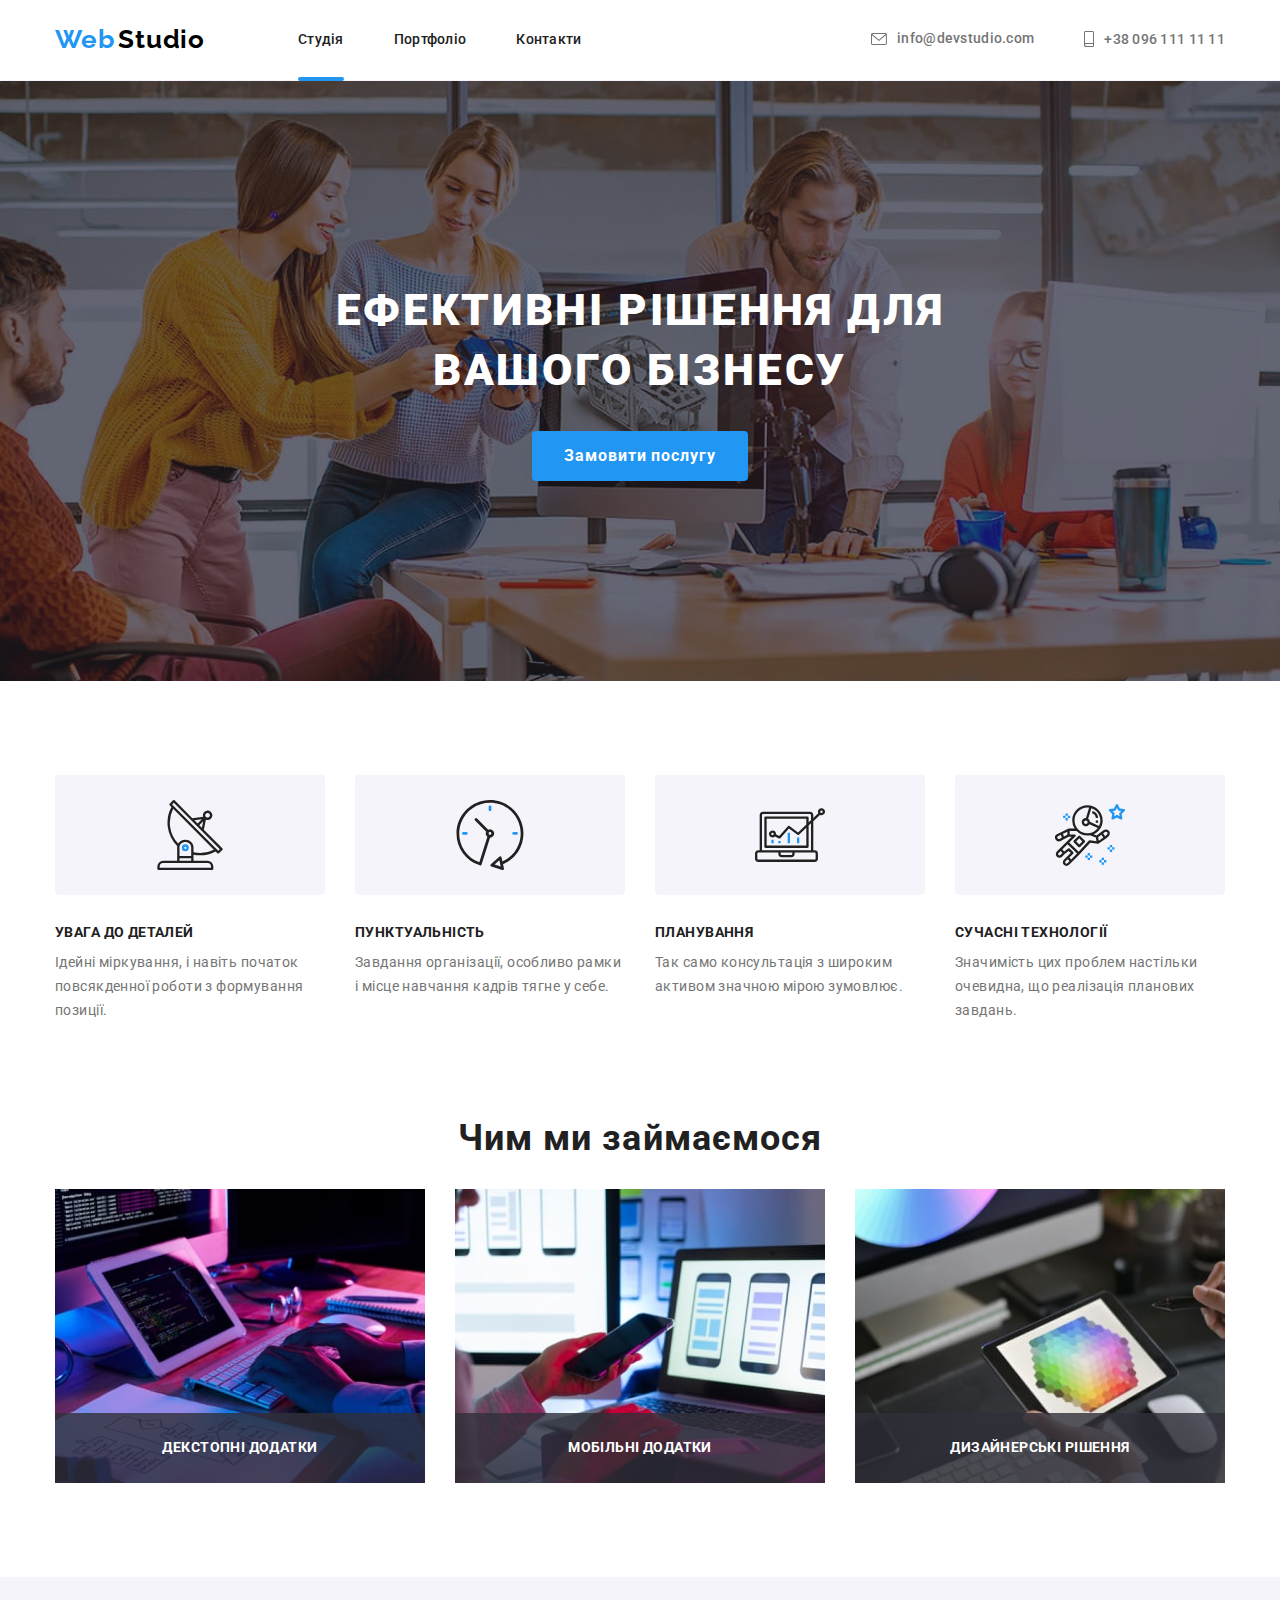
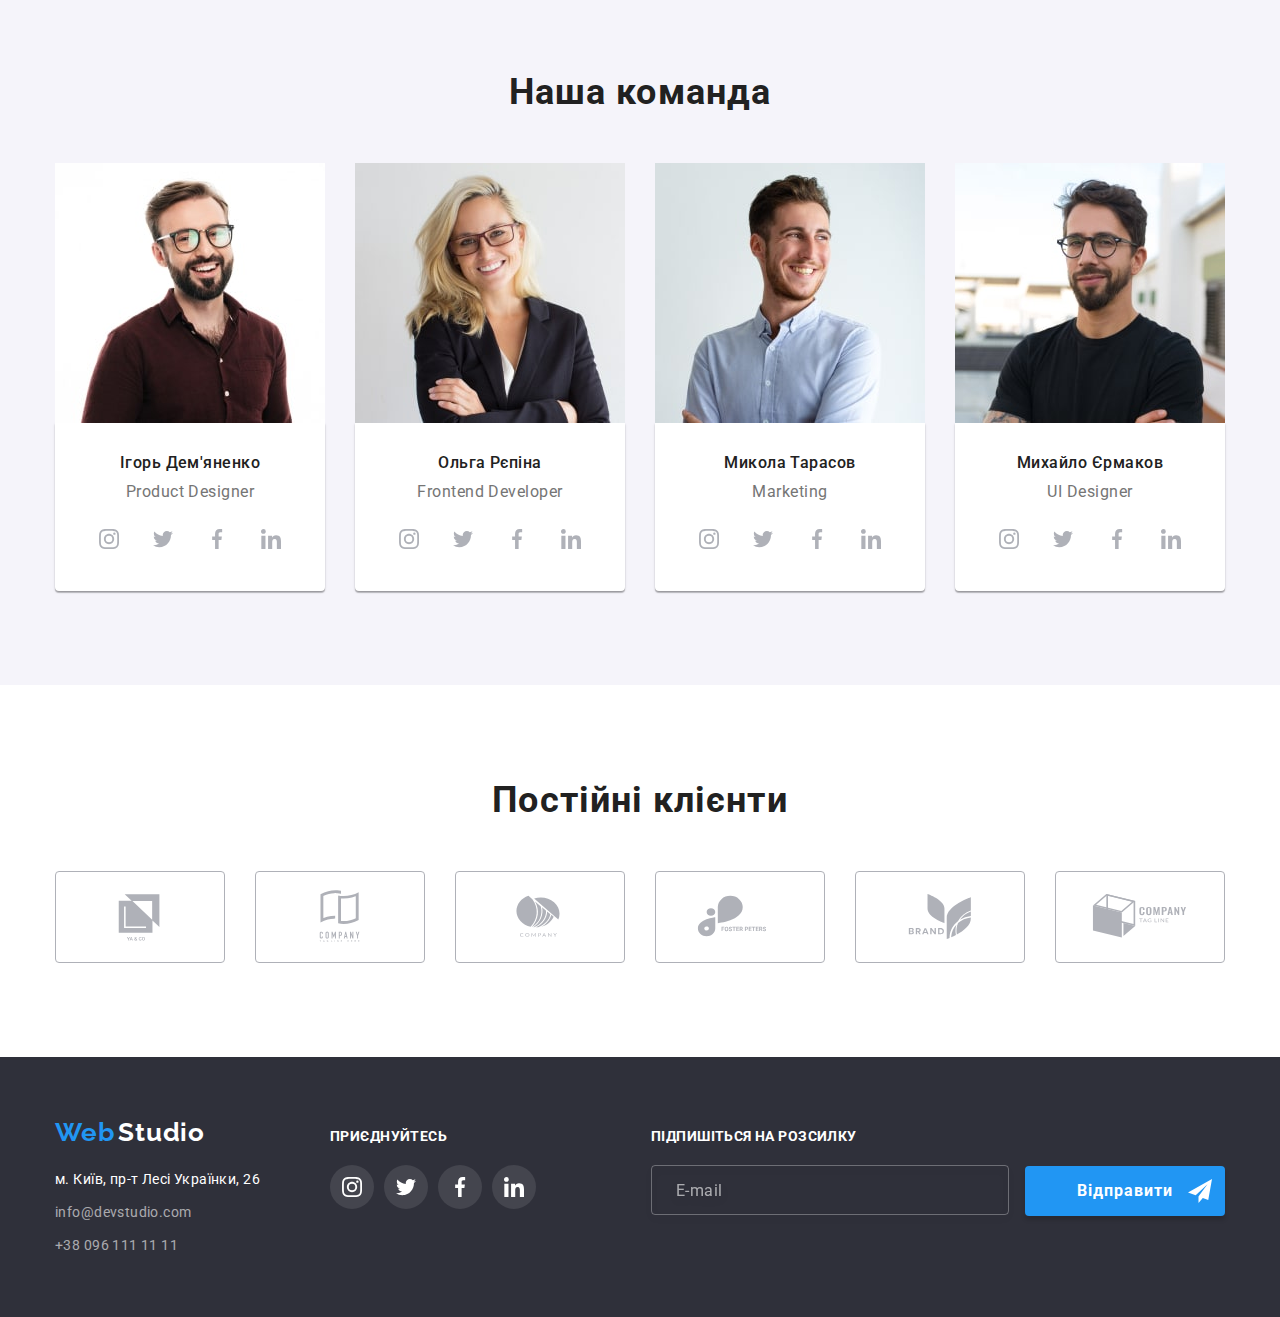
==== commit c652a0a9: "Homework-8.V-2" ====
--- a/index.html
+++ b/index.html
@@ -70,55 +70,54 @@
                                 height="40">
                                 <use href="./Images/icons.svg#icon-close_40px"></use>
                             </svg></button>
-                        <div class="menu-top">
-                            <nav class="mob-menu-navigation">
-                                <ul class="mob-menu-list list">
-                                    <li class="mob-menu-item">
-                                        <a href="./index.html" class="mob-menu-link link current"> Студія </a>
-                                    </li>
-                                    <li class="mob-menu-item">
-                                        <a href="./portfolio.html" class="mob-menu-link link">Портфоліо</a>
-                                    </li>
-                                    <li class="mob-menu-item">
-                                        <a href="" class="mob-menu-link link">Контакти</a>
-                                    </li>
-                                </ul>
-                            </nav>
-                        </div>
-                        <div class="mob-auth-nav">
-                            <ul class="mob-auth-list list">
-                                <li>
-                                    <a href="tel:+380961111111" class="contact-tel link">
-                                        +38 096 111 11 11</a>
+                        <nav class="mob-menu-navigation">
+                            <ul class="mob-menu-list list">
+                                <li class="mob-menu-item">
+                                    <a href="./index.html" class="mob-menu-link link current"> Студія </a>
                                 </li>
-                                <li>
-                                    <a href="mailto:info@devstudio.com" class="contact-mail link">
-                                        info@devstudio.com
-                                    </a>
+                                <li class="mob-menu-item">
+                                    <a href="./portfolio.html" class="mob-menu-link link">Портфоліо</a>
                                 </li>
-
+                                <li class="mob-menu-item">
+                                    <a href="" class="mob-menu-link link">Контакти</a>
+                                </li>
                             </ul>
-                        </div>
-                        <ul class="mob-soc-list list">
-                            <li class="mob-soc-item">
-                                <a href="" class="mob-soc-link link" target="_blank"
-                                    rel="noopener noreferrer nofollow">Instagram</a>
+                        </nav>
+                    </div>
+                    <div class="mob-auth-nav">
+                        <ul class="mob-auth-list list">
+                            <li>
+                                <a href="tel:+380961111111" class="contact-tel link">
+                                    +38 096 111 11 11</a>
                             </li>
-                            <li class="mob-soc-item">
-                                <a href="" class="mob-soc-link link" target="_blank"
-                                    rel="noopener noreferrer nofollow">Twitter</a>
+                            <li>
+                                <a href="mailto:info@devstudio.com" class="contact-mail link">
+                                    info@devstudio.com
+                                </a>
                             </li>
-                            <li class="mob-soc-item">
-                                <a href="" class="mob-soc-link link" target="_blank"
-                                    rel="noopener noreferrer nofollow">Facebook</a>
-                            </li>
-                            <li class="mob-soc-item">
-                                <a href="" class="mob-soc-link link" target="_blank"
-                                    rel="noopener noreferrer nofollow">LinkedIn</a>
-                            </li>
+
                         </ul>
-
                     </div>
+                    <ul class="mob-soc-list list">
+                        <li class="mob-soc-item">
+                            <a href="" class="mob-soc-link link" target="_blank"
+                                rel="noopener noreferrer nofollow">Instagram</a>
+                        </li>
+                        <li class="mob-soc-item">
+                            <a href="" class="mob-soc-link link" target="_blank"
+                                rel="noopener noreferrer nofollow">Twitter</a>
+                        </li>
+                        <li class="mob-soc-item">
+                            <a href="" class="mob-soc-link link" target="_blank"
+                                rel="noopener noreferrer nofollow">Facebook</a>
+                        </li>
+                        <li class="mob-soc-item">
+                            <a href="" class="mob-soc-link link" target="_blank"
+                                rel="noopener noreferrer nofollow">LinkedIn</a>
+                        </li>
+                    </ul>
+
+
                 </div>
             </div>
     </header>
@@ -190,7 +189,7 @@
                         ./Images/box_1.jpg   1x,
                          ./Images/box_1-2x.jpg 2x
                          " media="(min-width:1200px)" />
-                        <img src="./Images/box_1.jpg" alt="Пише код" width="370" height="294">
+                            <img src="./Images/box_1.jpg" alt="Пише код" width="370" height="294">
                         </picture>
                         <p class="works-top">Декстопні додатки</p>
                     </li>
@@ -200,9 +199,8 @@
                            ./Images/box_2.jpg   1x,
                             ./Images/box_2-2x.jpg 2x
                          " media="(min-width:1200px)" />
-                        <img src="./Images/box_2.jpg" alt="Розробляє мобільний додаток" width="370"
-                            height="294">
-                            </picture>
+                            <img src="./Images/box_2.jpg" alt="Розробляє мобільний додаток" width="370" height="294">
+                        </picture>
                         <p class="works-top">Мобільні додатки</p>
                     </li>
                     <li class="gallery-item">
@@ -211,9 +209,8 @@
                       ./Images/box_3.jpg   1x,
                           ./Images/box_3-2x.jpg 2x
                          " media="(min-width:1200px)" />
-                        <img src="./Images/box_3.jpg" alt="Підбирає колір" width="370"
-                            height="294">
-                            </picture>
+                            <img src="./Images/box_3.jpg" alt="Підбирає колір" width="370" height="294">
+                        </picture>
                         <p class="works-top">Дизайнерські рішення</p>
                     </li>
                 </ul>
@@ -331,7 +328,8 @@
                                ./Images/img-mob-mykola.jpg    1x,
                                  ./Images/img-mob-mykola-2x.jpg 2x
                                   " media="(max-width:767px)" />
-                            <img class="team-img" src="./Images/img-mob-mykola.jpg" alt="Микола Тарасов" width="450" height="460">
+                            <img class="team-img" src="./Images/img-mob-mykola.jpg" alt="Микола Тарасов" width="450"
+                                height="460">
                         </picture>
                         <div class="team-block">
                             <p class="team-name">Микола Тарасов</p>
@@ -376,7 +374,8 @@
                                  ./Images/img-mob-mykhailo.jpg    1x,
                                    ./Images/img-mob-mykhailo-2x.jpg 2x
                                   " media="(max-width:767px)" />
-                            <img class="team-img" src="./Images/img-mob-mykhailo.jpg" alt="Михайло Єрмаков" width="450" height="460">
+                            <img class="team-img" src="./Images/img-mob-mykhailo.jpg" alt="Михайло Єрмаков" width="450"
+                                height="460">
                         </picture>
                         <div class="team-block">
                             <p class="team-name">Михайло Єрмаков</p>
--- a/CSS/main.min.css
+++ b/CSS/main.min.css
@@ -1 +1 @@
-:root{--header-color: #212121;--title-color: #757575;--accent-color: #2196f3;--second-accent-color: #ffffff;--body-background: #ffffff;--typical-lh: 1.36;--bg-gradiant:linear-gradient( rgba(47, 48, 58, 0.4), rgba(47, 48, 58, 0.4)) }p,h1,h2,h3,h4,h5,h6{margin:0px}ul{margin:0px;padding-left:0}body{font-family:"Roboto",sans-serif;background:var(--body-background)}.list{list-style:none}.link{text-decoration:none}img{display:block;width:100%;max-width:100%;height:auto}.visually-hidden{position:absolute;white-space:nowrap;width:1px;height:1px;overflow:hidden;border:0;padding:0;clip:rect(0 0 0 0);clip-path:inset(50%);margin:-1px}.container{width:100%;padding-left:15px;padding-right:15px;margin-left:auto;margin-right:auto}@media screen and (min-width: 480px){.container{width:480px}}@media screen and (min-width: 768px){.container{width:768px}}@media screen and (min-width: 1200px){.container{width:1200px}}section{padding-top:60px;padding-bottom:60px}@media screen and (min-width: 1200px){section{padding-top:94px;padding-bottom:94px}}.header{border-bottom:1px solid #f5f4fa;padding-top:16px;padding-bottom:16px}@media screen and (min-width: 768px){.header{padding-top:26px;padding-bottom:26px}}@media screen and (min-width: 1200px){.header{padding-top:24px;padding-bottom:25px}}.logo__web{font-family:"Raleway",sans-serif;font-weight:700;font-size:24px;line-height:1.16;letter-spacing:.03em;color:var(--accent-color)}@media screen and (min-width: 1200px){.logo__web{font-size:26px;line-height:1.19}}.logo__studio{font-family:"Raleway",sans-serif;font-weight:700;font-size:24px;line-height:1.16;letter-spacing:.03em;color:#000}@media screen and (min-width: 1200px){.logo__studio{font-size:26px;line-height:1.19}}.navigation,.auth-nav{display:none}.navigation{display:none}@media screen and (min-width: 768px){.navigation{display:block}}@media screen and (min-width: 1200px){.navigation{display:block}}.navigation__link{position:relative;font-weight:500;font-size:14px;line-height:1.14;letter-spacing:.02em;color:var(--header-color);transition:color 250ms cubic-bezier(0.4, 0, 0.2, 1)}.navigation__link:hover,.navigation__link:focus{color:var(--accent-color)}.navigation__link.current::after{position:absolute;content:"";display:block;width:100%;height:4px;border-radius:2px;background-color:var(--accent-color);margin-top:28px;left:0;transition:color 250ms cubic-bezier(0.4, 0, 0.2, 1)}.contact{font-weight:500;font-size:14px;line-height:1.14;letter-spacing:.02em;color:var(--title-color);align-items:center;display:flex;gap:10px;transition:color 250ms cubic-bezier(0.4, 0, 0.2, 1)}.contact:hover,.contact:focus{color:var(--accent-color)}.contact__icon{fill:var(--title-color);transition:fill 250ms cubic-bezier(0.4, 0, 0.2, 1)}.contact:hover .contact__icon,.contact:focus .contact__icon{fill:var(--accent-color)}.header .container{display:flex;align-items:center;width:100%}@media screen and (min-width: 1200px){.header .container{width:1200px}}.header__navigation{margin-left:87px}@media screen and (min-width: 1200px){.header__navigation{margin-left:50px}}.navigation__list{display:flex}.navigation__item:not(:last-child){margin-right:50px}.auth-nav{display:none}@media screen and (min-width: 768px){.auth-nav{display:flex;margin-left:auto;margin-bottom:-10px}}@media screen and (min-width: 1200px){.auth-nav{display:flex;margin-left:auto}}.auth-list li:first-child{margin-bottom:10px}@media screen and (min-width: 1200px){.auth-list{display:flex;margin-left:auto}}@media screen and (min-width: 1200px){.auth-list li:not(:last-child){margin-right:50px}}.menu-open,.menu-close{margin-left:auto;background-color:rgba(0,0,0,0);border:rgba(0,0,0,0)}@media screen and (min-width: 768px){.menu-open,.menu-close{display:none}}@media screen and (min-width: 1200px){.menu-open,.menu-close{display:none}}.mobile-menu{position:fixed;z-index:1;background-color:var(--body-background);top:0;left:0;width:100vw;height:100vh;padding-top:10px;padding-bottom:48px;padding-left:40px}.mobile-menu>.container-mob{height:100%;display:flex;flex-direction:column;justify-content:space-between}.menu-close{display:block;margin-left:auto;margin-bottom:15px}.mob-menu-item:not(:last-child){margin-bottom:36px}.mob-menu-item:last-child{margin-bottom:120px}.mob-menu-link{font-weight:500;font-size:40px;line-height:1.18;letter-spacing:.02em;color:#212121}.mob-menu-link:hover,.mob-menu-link:focus{color:var(--accent-color)}.mob-auth-nav{display:flex;gap:32px;margin-bottom:64px}.contact-tel{display:inline-block;font-weight:500;font-size:34px;line-height:1.18;letter-spacing:.02em;color:#2196f3;margin-bottom:32px}.contact-mail{font-weight:500;font-size:24px;line-height:28px;letter-spacing:.02em;color:#757575}.mob-soc-list{display:flex;gap:20px}.mob-soc-list li:not(:last-child){border-right:1px solid rgba(33,33,33,.2);padding-right:10px}.mob-soc-link{font-weight:500;font-size:18px;line-height:1.22;letter-spacing:.02em;color:#2196f3}.hero{background-color:#2f303a;background-image:var(--bg-gradiant),url(../Images/Hero_mob_1x.jpg);background-repeat:no-repeat;background-position:center;background-size:cover;max-width:1600px;height:600px;margin:0 auto;text-align:center;padding-top:118px;padding-bottom:60px}@media(min-device-pixel-ratio: 2),(min-resolution: 192dpi),(min-resolution: 2dppx){.hero{background-image:var(--bg-gradiant),url(../Images/Hero_mob_2x.jpg)}}@media screen and (min-width: 768px){.hero{padding-top:118px;padding-bottom:204px;background-image:var(--bg-gradiant),url(../Images/Hero_tab_1x.jpg)}}@media screen and (min-width: 768px)and (min-device-pixel-ratio: 2),screen and (min-width: 768px)and (min-resolution: 192dpi),screen and (min-width: 768px)and (min-resolution: 2dppx){.hero{background-image:var(--bg-gradiant),url(../Images/Hero_tab_2x.jpg)}}@media screen and (min-width: 1200px){.hero{padding-top:200px;padding-bottom:200px;background-image:var(--bg-gradiant),url(../Images/Hero_desk_1x.jpg)}}@media screen and (min-width: 1200px)and (min-device-pixel-ratio: 2),screen and (min-width: 1200px)and (min-resolution: 192dpi),screen and (min-width: 1200px)and (min-resolution: 2dppx){.hero{background-image:var(--bg-gradiant),url(../Images/Hero_desk_2x.jpg)}}.container .hero-content{text-align:left;width:100%}.hero-name{font-weight:900;font-size:26px;line-height:1.62;letter-spacing:.06em;text-transform:uppercase;color:var(--second-accent-color);width:100%;margin:0 auto}@media screen and (min-width: 1200px){.hero-name{font-size:44px;line-height:1.36}}.button-hero{font-family:inherit;font-weight:700;font-size:16px;line-height:1.88;align-items:center;text-align:center;letter-spacing:.06em;border-radius:4px;border:1px var(--accent-color);color:var(--second-accent-color);background-color:var(--accent-color);cursor:pointer;padding:10px 32px;margin-top:30px;min-width:200px;transition:background 250ms cubic-bezier(0.4, 0, 0.2, 1)}@media screen and (min-width: 1200px){.button-hero{min-width:216px}}.button-hero:hover,.button-hero:focus{background:#188ce8}.about-list{display:flex;flex-wrap:wrap;gap:30px}.about-item{width:100%}@media screen and (min-width: 768px){.about-item{width:calc((100% - 30px)/2)}}@media screen and (min-width: 1200px){.about-item{width:calc((100% - 90px)/4)}}.about-thumb{height:120px;background-color:#f5f4fa;border-radius:4px;display:flex;align-items:center;justify-content:center;margin-bottom:30px}.about-title{font-weight:700;font-size:14px;line-height:1.14;letter-spacing:.03em;text-transform:uppercase;color:var(--header-color);margin-bottom:10px}.about-text{font-size:14px;line-height:1.71;letter-spacing:.03em;color:var(--title-color)}.works-section{display:none}@media screen and (min-width: 1200px){.works-section{display:block;padding-top:0px}}.works,.clients-title,.team-title{font-weight:700;font-size:28px;line-height:1.17;letter-spacing:.03em;text-align:center;color:var(--header-color);margin-bottom:30px}.works-list{display:flex}.gallery-item{position:relative;width:370px}.gallery-item:not(:last-child){margin-right:30px}.works-top{position:absolute;color:#f5f4fa;bottom:0;left:0;font-weight:700;font-size:14px;line-height:1.14;text-align:center;letter-spacing:.03em;text-transform:uppercase;background-color:rgba(47,48,58,.8);color:#fff;width:370px;min-height:70px;padding:27px}@media screen and (min-width: 1200px){.team-title{font-weight:700;font-size:36px;line-height:1.17;letter-spacing:.03em;margin-bottom:50px}}.team-section{background-color:#f5f4fa}.team-list{display:flex;flex-wrap:wrap;gap:30px}.team-item{width:100%}@media screen and (min-width: 768px){.team-item{width:calc((100% - 30px)/2)}}@media screen and (min-width: 1200px){.team-item{width:calc((100% - 90px)/4)}}.team-block{background-color:#fff;padding:30px 30px;box-shadow:0px 1px 3px rgba(0,0,0,.12),0px 1px 1px rgba(0,0,0,.14),0px 2px 1px rgba(0,0,0,.2);border-radius:0px 0px 4px 4px}.team-name{font-weight:500;font-size:16px;line-height:1.19;text-align:center;letter-spacing:.03em;color:var(--header-color);margin-bottom:10px}.team-specialty{font-size:16px;line-height:1.19;text-align:center;letter-spacing:.03em;color:var(--title-color);margin-bottom:16px}.team-soc{display:flex;justify-content:center;gap:10px}.team-soc-link{width:44px;height:44px;border-radius:50%;background-color:inherit;display:flex;align-items:center;justify-content:center;transition:background-color 250ms cubic-bezier(0.4, 0, 0.2, 1),fill 250ms cubic-bezier(0.4, 0, 0.2, 1)}.team-soc-link:hover,.team-soc-link:focus{background-color:#2196f3}.team-soc-icon{fill:#afb1b8;transition:fill 250ms cubic-bezier(0.4, 0, 0.2, 1)}.team-soc-link:hover .team-soc-icon,.team-soc-link:focus .team-soc-icon{fill:#fff}@media screen and (min-width: 1200px){.clients-title{font-weight:700;font-size:36px;line-height:1.17;letter-spacing:.03em;margin-bottom:50px}}.clients-list{display:flex;flex-wrap:wrap;gap:30px;justify-content:center;align-items:center}.clients-item{width:calc((100% - 30px)/2);height:92px}@media screen and (min-width: 768px){.clients-item{width:calc((100% - 60px)/3)}}@media screen and (min-width: 1200px){.clients-item{width:calc((100% - 150px)/6)}}.clients-link{display:flex;align-items:center;justify-content:center;width:100%;height:100%;border:1px solid #afb1b8;border-radius:4px;transition:border 250ms cubic-bezier(0.4, 0, 0.2, 1),border-radius 250ms cubic-bezier(0.4, 0, 0.2, 1),fill 250ms cubic-bezier(0.4, 0, 0.2, 1)}.clients-link:hover,.clients-link:focus{border:1px solid #2196f3;border-radius:4px;transition:fill 250ms cubic-bezier(0.4, 0, 0.2, 1)}.clients-icon{fill:#afb1b8}.clients-link:hover .clients-icon,.clients-link:focus .clients-icon{fill:#2196f3}.footer{background:#2f303a;padding-top:60px;padding-bottom:60px}@media screen and (min-width: 768px){.two-section-tab{display:flex;justify-content:space-around;margin-bottom:60px}}@media screen and (min-width: 768px)and (min-width: 1200px){.two-section-tab{margin-bottom:0px}}@media screen and (min-width: 1200px){.footer .container{display:flex}}@media screen and (min-width: 1200px){.footer__address-thumb{margin-right:70px}}.footer__logo{margin-bottom:20px;display:inline-block}.logo__studio--white{font-family:"Raleway",sans-serif;font-weight:700;font-size:24px;line-height:1.16;letter-spacing:.03em;color:var(--second-accent-color)}@media screen and (min-width: 1200px){.logo__studio--white{font-size:26px;line-height:1.19}}.footer__address{font-style:normal;font-size:14px;line-height:1.7;letter-spacing:.03em;color:var(--second-accent-color);display:inline-block;margin-bottom:9px}@media screen and (max-width: 767px){.address-thumb{margin-bottom:60px;text-align:center}}.footer__contact{font-style:normal;font-size:14px;line-height:1.7;letter-spacing:.03em;color:rgba(255,255,255,.6);display:inline-block}.footer__item:not(:last-child){margin-bottom:9px}.footer__footer-soc h3{font-weight:700;font-size:14px;line-height:1.14;letter-spacing:.03em;text-transform:uppercase;color:#fff;margin-bottom:20px}.footer__footer-soc{margin-top:12px;text-align:center;margin-bottom:60px}@media screen and (min-width: 1200px){.footer__footer-soc{margin-right:93px;margin-bottom:0px}}.footer-soc__list{display:flex;justify-content:center;gap:10px}.footer-soc__link{width:44px;height:44px;border-radius:50%;background-color:rgba(255,255,255,.1);display:flex;align-items:center;justify-content:center;transition:background-color 250ms cubic-bezier(0.4, 0, 0.2, 1)}.footer-soc__link:hover,.footer-soc__link:focus{background-color:#2196f3}.footer-soc__icon{fill:#fff}.subscription-box{margin-top:12px;margin-left:auto}.subscription-box h3{font-weight:700;font-size:14px;line-height:1.14;letter-spacing:.03em;text-transform:uppercase;color:#fff;margin-bottom:20px;text-align:center}@media screen and (min-width: 1200px){.subscription-box h3{text-align:left}}.subscription-form{display:flex;flex-wrap:wrap;align-items:center;justify-content:center;flex-direction:column}@media screen and (min-width: 1200px){.subscription-form{display:block}}.subscription-form__input{width:100%;height:50px;background-color:rgba(0,0,0,0);border:1px solid rgba(255,255,255,.3);filter:drop-shadow(0px 4px 4px rgba(0, 0, 0, 0.15));border-radius:4px;color:#fff;padding-left:12px;outline:none;margin-bottom:20px}@media screen and (min-width: 768px){.subscription-form__input{width:450px}}@media screen and (min-width: 1200px){.subscription-form__input{width:358px}}.subscription-form__input::placeholder{font-weight:400;font-size:16px;line-height:1.25;letter-spacing:.03em;color:rgba(255,255,255,.6);padding-left:12px}.submit-button{position:relative;width:200px;height:50px;background:var(--accent-color);box-shadow:0px 4px 4px rgba(0,0,0,.15);border-radius:4px;border:var(--accent-color);font-weight:700;font-size:16px;line-height:1.88;align-items:center;text-align:center;letter-spacing:.06em;color:#fff;margin-left:12px}.submit-button:hover,.submit-button:focus{background:#188ce8;box-shadow:0px 4px 4px rgba(0,0,0,.15);border-radius:4px}.submit-button__icon{position:absolute;right:13px;top:50%;transform:translateY(-50%);fill:var(--second-accent-color)}.backdrop{position:fixed;top:0;width:100%;height:100%;background:rgba(0,0,0,.2);transition:opacity 500ms linear,visibility 500ms}.modal{position:absolute;width:calc(100% - 30px);min-height:581px;top:50%;left:50%;transform:translate(-50%, -50%) scale(1);transition:transform 250ms linear;background:#fff;box-shadow:0px 1px 3px rgba(0,0,0,.12),0px 1px 1px rgba(0,0,0,.14),0px 2px 1px rgba(0,0,0,.2);border-radius:4px;padding:40px}@media screen and (min-width: 768px){.modal{width:450px}}@media screen and (min-width: 1200px){.modal{width:528px}}.backdrop.is-hidden .modal{transform:translate(-50%, -50%) scale(0)}.modal__close{position:absolute;right:8px;top:8px;width:30px;height:30px;background:#fff;border:1px solid rgba(0,0,0,.1);border-radius:50%}.modal__icon{position:absolute;top:50%;left:50%;transform:translate(-50%, -50%);cursor:pointer}.modal__icon:hover,.modal__icon:focus{fill:var(--accent-color)}.modal__title{font-weight:700;font-size:20px;line-height:1.5;text-align:center;letter-spacing:.03em;color:#212121;margin-bottom:12px}@media screen and (min-width: 1200px){.modal__title{font-size:20px;line-height:1.15}}.input__title{font-size:12px;line-height:1.17;letter-spacing:.01em;color:#757575;display:block;margin-bottom:4px}.input{margin-bottom:10px}.input__wrap{position:relative}.input__form{width:100%;height:40px;border:1px solid rgba(33,33,33,.2);border-radius:4px;padding-left:42px;font-size:12px;line-height:1.17;letter-spacing:.01em;color:#757575;outline:none}.input__form:focus{border:1px solid var(--accent-color);border-radius:4px}.input__icon{position:absolute;left:12px;top:50%;transform:translateY(-50%)}.input__form:focus+.input__icon{fill:var(--accent-color)}.input__text{width:100%;height:120px;padding-top:12px;margin-bottom:10px;border:1px solid rgba(33,33,33,.2);border-radius:4px;padding-left:10px;font-size:12px;line-height:1.17;letter-spacing:.01em;color:#757575;resize:none;outline:none}.input__text::placeholder{font-size:12px;line-height:1.17;letter-spacing:.01em;color:rgba(117,117,117,.5)}.input__text:focus{border:1px solid var(--accent-color);border-radius:4px}.input-check{margin-left:15px;margin-bottom:30px}.input-check__text{display:flex;font-size:12px;line-height:1.16;letter-spacing:.03em;color:#757575;align-items:center}@media screen and (min-width: 1200px){.input-check__text{font-size:14px;line-height:1.71}}.input-check__text span{width:16px;height:15px;border:2px solid #212121;border-radius:3px;margin-right:8px;transition:background-color 250ms linear,border-color 250ms linear;display:flex;align-items:center;justify-content:center}.input-check__icon{fill:rgba(0,0,0,0);transition:fill 250ms linear}.input-check__tick:checked+.input-check__text span{background-color:var(--accent-color);border-color:var(--accent-color)}.input-check__tick:focus+.input-check__text span{border:1px solid var(--accent-color)}.input-check__tick:checked+.input-check__text .input-check__icon{fill:var(--second-accent-color)}.input-check__link{display:flex;font-size:12px;line-height:1.16;letter-spacing:.03em;color:var(--accent-color);align-items:center;margin-left:4px}@media screen and (min-width: 1200px){.input-check__link{font-size:14px;line-height:1.71}}.input-button{width:200px;height:50px;background:var(--accent-color);box-shadow:0px 4px 4px rgba(0,0,0,.15);border-radius:4px;border:var(--accent-color);font-weight:700;font-size:16px;line-height:1.88;display:block;margin:auto;align-items:center;text-align:center;letter-spacing:.06em;color:#fff;transition:background-color 250ms cubic-bezier(0.4, 0, 0.2, 1),box-shadow 250ms cubic-bezier(0.4, 0, 0.2, 1)}.input-button:hover,.input-button:focus{background:#188ce8;box-shadow:0px 4px 4px rgba(0,0,0,.15);border-radius:4px}.is-hidden{opacity:0;visibility:hidden;pointer-events:none}.no-scroll{overflow:hidden}.button-portfolio{font-family:inherit;font-weight:500;font-size:16px;line-height:1.63;text-align:center;letter-spacing:.03em;color:var(--header-color);cursor:pointer;background:#f5f4fa;border-radius:4px;border:1px rgba(0,0,0,0);padding:6px 22px;transition:background-color 250ms cubic-bezier(0.4, 0, 0.2, 1),box-shadow 250ms cubic-bezier(0.4, 0, 0.2, 1)}.button-portfolio:hover,.button-portfolio:focus{color:var(--second-accent-color);background-color:var(--accent-color);box-shadow:0px 3px 1px rgba(0,0,0,.1),0px 1px 2px rgba(0,0,0,.08),0px 2px 2px rgba(0,0,0,.12)}.button-list{display:flex;flex-wrap:wrap;gap:8px;margin-bottom:40px}@media screen and (min-width: 768px){.button-list{margin-bottom:30px;justify-content:center}}@media screen and (min-width: 1200px){.button-list{margin-bottom:50px}}.cataloge-list{display:flex;flex-wrap:wrap;gap:30px}.cataloge-works{font-weight:700;font-size:18px;line-height:2;letter-spacing:.06em;color:var(--header-color);margin-bottom:4px}.portfolio-item{width:100%;border-bottom:#f5f4fa;border-radius:1px;transition:box-shadow 250ms cubic-bezier(0.4, 0, 0.2, 1)}@media screen and (min-width: 768px){.portfolio-item{width:calc((100% - 30px)/2)}}@media screen and (min-width: 1200px){.portfolio-item{width:calc((100% - 60px)/3)}}.portfolio-item:hover,.portfolio-item:focus{box-shadow:0px 4px 4px rgba(0,0,0,.25)}.portfolio-name{font-size:16px;line-height:1.88;letter-spacing:.03em;color:var(--title-color)}.portfolio-block{padding:20px 24px;border:1px solid #f5f4fa}.portfolio-top-wrap{position:relative;overflow:hidden}.portfolio-text{position:absolute;top:0;left:0;font-weight:400;font-size:18px;line-height:1.56;letter-spacing:.03em;background:rgba(33,150,243,.9);height:100%;width:100%;color:#fff;transform:translateY(100%);transition:transform 250ms cubic-bezier(0.4, 0, 0.2, 1);padding:63px 24px;overflow:auto}.portfolio-item:hover .portfolio-text{transform:translateY(0%)}/*# sourceMappingURL=main.min.css.map */+:root{--header-color: #212121;--title-color: #757575;--accent-color: #2196f3;--second-accent-color: #ffffff;--body-background: #ffffff;--typical-lh: 1.36;--bg-gradiant:linear-gradient( rgba(47, 48, 58, 0.4), rgba(47, 48, 58, 0.4)) }p,h1,h2,h3,h4,h5,h6{margin:0px}ul{margin:0px;padding-left:0}body{font-family:"Roboto",sans-serif;background:var(--body-background)}.list{list-style:none}.link{text-decoration:none}img{display:block;width:100%;max-width:100%;height:auto}.visually-hidden{position:absolute;white-space:nowrap;width:1px;height:1px;overflow:hidden;border:0;padding:0;clip:rect(0 0 0 0);clip-path:inset(50%);margin:-1px}.container{width:100%;padding-left:15px;padding-right:15px;margin-left:auto;margin-right:auto}@media screen and (min-width: 480px){.container{width:480px}}@media screen and (min-width: 768px){.container{width:768px}}@media screen and (min-width: 1200px){.container{width:1200px}}section{padding-top:60px;padding-bottom:60px}@media screen and (min-width: 1200px){section{padding-top:94px;padding-bottom:94px}}.header{border-bottom:1px solid #f5f4fa;padding-top:10px;padding-bottom:10px}@media screen and (min-width: 768px){.header{padding-top:26px;padding-bottom:26px}}@media screen and (min-width: 1200px){.header{padding-top:24px;padding-bottom:25px}}.logo__web{font-family:"Raleway",sans-serif;font-weight:700;font-size:24px;line-height:1.16;letter-spacing:.03em;color:var(--accent-color)}@media screen and (min-width: 1200px){.logo__web{font-size:26px;line-height:1.19}}.logo__studio{font-family:"Raleway",sans-serif;font-weight:700;font-size:24px;line-height:1.16;letter-spacing:.03em;color:#000}@media screen and (min-width: 1200px){.logo__studio{font-size:26px;line-height:1.19}}.navigation,.auth-nav{display:none}.navigation{display:none}@media screen and (min-width: 768px){.navigation{display:block}}@media screen and (min-width: 1200px){.navigation{display:block}}.navigation__link{position:relative;font-weight:500;font-size:14px;line-height:1.14;letter-spacing:.02em;color:var(--header-color);transition:color 250ms cubic-bezier(0.4, 0, 0.2, 1)}.navigation__link:hover,.navigation__link:focus{color:var(--accent-color)}.navigation__link.current::after{position:absolute;content:"";display:block;width:100%;height:4px;border-radius:2px;background-color:var(--accent-color);margin-top:28px;left:0;transition:color 250ms cubic-bezier(0.4, 0, 0.2, 1)}.contact{font-weight:500;font-size:12px;line-height:1.16;letter-spacing:.02em;color:var(--title-color);align-items:center;display:flex;gap:10px;transition:color 250ms cubic-bezier(0.4, 0, 0.2, 1)}.contact:hover,.contact:focus{color:var(--accent-color)}@media screen and (min-width: 1200px){.contact{font-size:14px;line-height:1.14}}.contact__icon{fill:var(--title-color);transition:fill 250ms cubic-bezier(0.4, 0, 0.2, 1)}.contact:hover .contact__icon,.contact:focus .contact__icon{fill:var(--accent-color)}.header .container{display:flex;align-items:center}.header__navigation{margin-left:87px}@media screen and (min-width: 1200px){.header__navigation{margin-left:93px}}.navigation__list{display:flex}.navigation__item:not(:last-child){margin-right:50px}.auth-nav{display:none}@media screen and (min-width: 768px){.auth-nav{display:flex;margin-left:auto;margin-bottom:-10px}}@media screen and (min-width: 1200px){.auth-nav{display:flex;margin-left:auto}}.auth-list li:first-child{margin-bottom:10px}@media screen and (min-width: 1200px){.auth-list{display:flex;margin-left:auto}}@media screen and (min-width: 1200px){.auth-list li:not(:last-child){margin-right:50px}}.menu-open,.menu-close{margin-left:auto;background-color:rgba(0,0,0,0);border:rgba(0,0,0,0)}@media screen and (min-width: 768px){.menu-open,.menu-close{display:none}}@media screen and (min-width: 1200px){.menu-open,.menu-close{display:none}}.mobile-menu{position:fixed;z-index:1;background-color:var(--body-background);top:0;left:0;width:100vw;height:100vh;padding-top:10px;padding-bottom:48px;padding-left:40px;overflow-y:scroll}.mobile-menu>.container-mob{height:100%;display:flex;flex-direction:column;justify-content:space-between;padding-left:40px;padding-right:15px}.menu-close{display:block;margin-left:auto;margin-bottom:15px}.mob-menu-item:not(:last-child){margin-bottom:36px}.mob-menu-item:last-child{margin-bottom:120px}.mob-menu-link{font-weight:500;font-size:40px;line-height:1.18;letter-spacing:.02em;color:#212121}.mob-menu-link:hover,.mob-menu-link:focus{color:var(--accent-color)}.mob-auth-nav{display:flex;gap:32px;margin-bottom:64px}.contact-tel{display:inline-block;font-weight:500;font-size:34px;line-height:1.18;letter-spacing:.02em;color:#2196f3;margin-bottom:32px}.contact-mail{font-weight:500;font-size:24px;line-height:28px;letter-spacing:.02em;color:#757575}.mob-soc-list{display:flex;flex-wrap:wrap;gap:10px}.mob-soc-list li:not(:last-child){border-right:1px solid rgba(33,33,33,.2);padding-right:10px}.mob-soc-link{font-weight:500;font-size:18px;line-height:1.22;letter-spacing:.02em;color:#2196f3}.hero{background-color:#2f303a;background-image:var(--bg-gradiant),url(../Images/Hero_mob_1x.jpg);background-repeat:no-repeat;background-position:center;background-size:cover;max-width:1600px;height:600px;margin:0 auto;text-align:center;padding-top:118px;padding-bottom:118px}@media(min-device-pixel-ratio: 2),(min-resolution: 192dpi),(min-resolution: 2dppx){.hero{background-image:var(--bg-gradiant),url(../Images/Hero_mob_2x.jpg)}}@media screen and (min-width: 768px){.hero{background-image:var(--bg-gradiant),url(../Images/Hero_tab_1x.jpg)}}@media screen and (min-width: 768px)and (min-device-pixel-ratio: 2),screen and (min-width: 768px)and (min-resolution: 192dpi),screen and (min-width: 768px)and (min-resolution: 2dppx){.hero{background-image:var(--bg-gradiant),url(../Images/Hero_tab_2x.jpg)}}@media screen and (min-width: 1200px){.hero{padding-top:200px;padding-bottom:200px;background-image:var(--bg-gradiant),url(../Images/Hero_desk_1x.jpg)}}@media screen and (min-width: 1200px)and (min-device-pixel-ratio: 2),screen and (min-width: 1200px)and (min-resolution: 192dpi),screen and (min-width: 1200px)and (min-resolution: 2dppx){.hero{background-image:var(--bg-gradiant),url(../Images/Hero_desk_2x.jpg)}}.hero-content{text-align:center;width:100%}@media screen and (max-width: 1199px){.hero-content{padding-top:118px;padding-bottom:118px}}.hero-name{font-weight:900;font-size:26px;line-height:1.62;letter-spacing:.06em;text-transform:uppercase;color:var(--second-accent-color);width:100%;margin:0 auto}@media screen and (max-width: 1199px){.hero-name{width:360px}}@media screen and (min-width: 1200px){.hero-name{font-size:44px;line-height:1.36;width:696px}}.button-hero{font-family:inherit;font-weight:700;font-size:16px;line-height:1.88;align-items:center;text-align:center;letter-spacing:.06em;border-radius:4px;border:1px var(--accent-color);color:var(--second-accent-color);background-color:var(--accent-color);cursor:pointer;padding:10px 32px;margin-top:30px;min-width:200px;transition:background 250ms cubic-bezier(0.4, 0, 0.2, 1)}@media screen and (min-width: 1200px){.button-hero{min-width:216px}}.button-hero:hover,.button-hero:focus{background:#188ce8}.about-list{display:flex;flex-wrap:wrap;gap:30px}.about-item{width:100%}@media screen and (min-width: 768px){.about-item{width:calc((100% - 30px)/2)}}@media screen and (min-width: 1200px){.about-item{width:calc((100% - 90px)/4)}}.about-thumb{height:120px;background-color:#f5f4fa;border-radius:4px;display:flex;align-items:center;justify-content:center;margin-bottom:30px}.about-title{font-weight:700;font-size:14px;line-height:1.14;letter-spacing:.03em;text-transform:uppercase;text-align:center;color:var(--header-color);margin-bottom:10px}@media screen and (min-width: 768px){.about-title{text-align:left}}.about-text{font-size:14px;line-height:1.71;letter-spacing:.03em;color:var(--title-color)}.works-section{display:none}@media screen and (min-width: 1200px){.works-section{display:block;padding-top:0px}}.works,.clients-title,.team-title{font-weight:700;font-size:28px;line-height:1.17;letter-spacing:.03em;text-align:center;color:var(--header-color);margin-bottom:30px}@media screen and (min-width: 1200px){.works,.clients-title,.team-title{font-weight:700;font-size:36px;line-height:1.17;letter-spacing:.03em}}.works-list{display:flex}.gallery-item{position:relative;width:370px}.gallery-item:not(:last-child){margin-right:30px}.works-top{position:absolute;color:#f5f4fa;bottom:0;left:0;font-weight:700;font-size:14px;line-height:1.14;text-align:center;letter-spacing:.03em;text-transform:uppercase;background-color:rgba(47,48,58,.8);color:#fff;width:370px;min-height:70px;padding:27px}@media screen and (min-width: 1200px){.team-title{font-weight:700;font-size:36px;line-height:1.17;letter-spacing:.03em;margin-bottom:50px}}.team-section{background-color:#f5f4fa}.team-list{display:flex;flex-wrap:wrap;gap:30px}.team-item{width:100%}@media screen and (min-width: 768px){.team-item{width:calc((100% - 30px)/2)}}@media screen and (min-width: 1200px){.team-item{width:calc((100% - 90px)/4)}}.team-block{background-color:#fff;padding:30px 30px;box-shadow:0px 1px 3px rgba(0,0,0,.12),0px 1px 1px rgba(0,0,0,.14),0px 2px 1px rgba(0,0,0,.2);border-radius:0px 0px 4px 4px}.team-name{font-weight:500;font-size:16px;line-height:1.19;text-align:center;letter-spacing:.03em;color:var(--header-color);margin-bottom:10px}.team-specialty{font-size:16px;line-height:1.19;text-align:center;letter-spacing:.03em;color:var(--title-color);margin-bottom:16px}.team-soc{display:flex;justify-content:center;gap:10px}.team-soc-link{width:44px;height:44px;border-radius:50%;background-color:inherit;display:flex;align-items:center;justify-content:center;transition:background-color 250ms cubic-bezier(0.4, 0, 0.2, 1),fill 250ms cubic-bezier(0.4, 0, 0.2, 1)}.team-soc-link:hover,.team-soc-link:focus{background-color:#2196f3}.team-soc-icon{fill:#afb1b8;transition:fill 250ms cubic-bezier(0.4, 0, 0.2, 1)}.team-soc-link:hover .team-soc-icon,.team-soc-link:focus .team-soc-icon{fill:#fff}@media screen and (min-width: 1200px){.clients-title{font-weight:700;font-size:36px;line-height:1.17;letter-spacing:.03em;margin-bottom:50px}}.clients-list{display:flex;flex-wrap:wrap;gap:30px;justify-content:center;align-items:center}.clients-item{width:calc((100% - 30px)/2);height:92px}@media screen and (min-width: 768px){.clients-item{width:calc((100% - 60px)/3)}}@media screen and (min-width: 1200px){.clients-item{width:calc((100% - 150px)/6)}}.clients-link{display:flex;align-items:center;justify-content:center;width:100%;height:100%;border:1px solid #afb1b8;border-radius:4px;transition:border 250ms cubic-bezier(0.4, 0, 0.2, 1),border-radius 250ms cubic-bezier(0.4, 0, 0.2, 1),fill 250ms cubic-bezier(0.4, 0, 0.2, 1)}.clients-link:hover,.clients-link:focus{border:1px solid #2196f3;border-radius:4px;transition:fill 250ms cubic-bezier(0.4, 0, 0.2, 1)}.clients-icon{fill:#afb1b8}.clients-link:hover .clients-icon,.clients-link:focus .clients-icon{fill:#2196f3}.footer{background:#2f303a;padding-top:60px;padding-bottom:60px}@media screen and (min-width: 768px){.two-section-tab{display:flex;justify-content:space-around;margin-bottom:60px}}@media screen and (min-width: 768px)and (min-width: 1200px){.two-section-tab{margin-bottom:0px}}@media screen and (min-width: 1200px){.footer .container{display:flex}}@media screen and (min-width: 1200px){.footer__address-thumb{margin-right:70px}}.footer__logo{margin-bottom:20px;display:inline-block}.logo__studio--white{font-family:"Raleway",sans-serif;font-weight:700;font-size:24px;line-height:1.16;letter-spacing:.03em;color:var(--second-accent-color)}@media screen and (min-width: 1200px){.logo__studio--white{font-size:26px;line-height:1.19}}.footer__address{font-style:normal;font-size:14px;line-height:1.7;letter-spacing:.03em;color:var(--second-accent-color);display:inline-block;margin-bottom:9px}@media screen and (max-width: 1199px){.address-thumb{margin-bottom:60px;text-align:center}}.footer__contact{font-style:normal;font-size:14px;line-height:1.7;letter-spacing:.03em;color:rgba(255,255,255,.6);display:inline-block}.footer__item:not(:last-child){margin-bottom:9px}.footer__footer-soc h3{font-weight:700;font-size:14px;line-height:1.14;letter-spacing:.03em;text-transform:uppercase;color:#fff;margin-bottom:20px}.footer__footer-soc{margin-top:12px;text-align:center;margin-bottom:60px}@media screen and (min-width: 1200px){.footer__footer-soc{margin-right:93px;margin-bottom:0px;text-align:left}}.footer-soc__list{display:flex;justify-content:center;gap:10px}.footer-soc__link{width:44px;height:44px;border-radius:50%;background-color:rgba(255,255,255,.1);display:flex;align-items:center;justify-content:center;transition:background-color 250ms cubic-bezier(0.4, 0, 0.2, 1)}.footer-soc__link:hover,.footer-soc__link:focus{background-color:#2196f3}.footer-soc__icon{fill:#fff}.subscription-box{margin-top:12px;margin-left:auto}.subscription-box h3{font-weight:700;font-size:14px;line-height:1.14;letter-spacing:.03em;text-transform:uppercase;color:#fff;margin-bottom:20px;text-align:center}@media screen and (min-width: 1200px){.subscription-box h3{text-align:left}}.subscription-form{display:flex;flex-wrap:wrap;align-items:center;justify-content:center;flex-direction:column}@media screen and (min-width: 1200px){.subscription-form{display:block}}.subscription-form__input{width:100%;height:50px;background-color:rgba(0,0,0,0);border:1px solid rgba(255,255,255,.3);filter:drop-shadow(0px 4px 4px rgba(0, 0, 0, 0.15));border-radius:4px;color:#fff;padding-left:12px;outline:none;margin-bottom:20px}@media screen and (min-width: 768px){.subscription-form__input{width:450px}}@media screen and (min-width: 1200px){.subscription-form__input{width:358px}}.subscription-form__input::placeholder{font-weight:400;font-size:16px;line-height:1.25;letter-spacing:.03em;color:rgba(255,255,255,.6);padding-left:12px}.submit-button{position:relative;width:200px;height:50px;background:var(--accent-color);box-shadow:0px 4px 4px rgba(0,0,0,.15);border-radius:4px;border:var(--accent-color);font-weight:700;font-size:16px;line-height:1.88;align-items:center;text-align:center;letter-spacing:.06em;color:#fff;margin-left:12px}.submit-button:hover,.submit-button:focus{background:#188ce8;box-shadow:0px 4px 4px rgba(0,0,0,.15);border-radius:4px}.submit-button__icon{position:absolute;right:13px;top:50%;transform:translateY(-50%);fill:var(--second-accent-color)}.backdrop{position:fixed;top:0;width:100%;height:100%;background:rgba(0,0,0,.2);transition:opacity 500ms linear,visibility 500ms}.modal{position:absolute;width:calc(100% - 30px);min-height:581px;top:50%;left:50%;transform:translate(-50%, -50%) scale(1);transition:transform 250ms linear;background:#fff;box-shadow:0px 1px 3px rgba(0,0,0,.12),0px 1px 1px rgba(0,0,0,.14),0px 2px 1px rgba(0,0,0,.2);border-radius:4px;padding:40px}@media screen and (min-width: 768px){.modal{width:450px}}@media screen and (min-width: 1200px){.modal{width:528px}}.backdrop.is-hidden .modal{transform:translate(-50%, -50%) scale(0)}.modal__close{position:absolute;right:8px;top:8px;width:30px;height:30px;background:#fff;border:1px solid rgba(0,0,0,.1);border-radius:50%}.modal__icon{position:absolute;top:50%;left:50%;transform:translate(-50%, -50%);cursor:pointer}.modal__icon:hover,.modal__icon:focus{fill:var(--accent-color)}.modal__title{font-weight:700;font-size:20px;line-height:1.5;text-align:center;letter-spacing:.03em;color:#212121;margin-bottom:12px}@media screen and (min-width: 1200px){.modal__title{font-size:20px;line-height:1.15}}.input__title{font-size:12px;line-height:1.17;letter-spacing:.01em;color:#757575;display:block;margin-bottom:4px}.input{margin-bottom:10px}.input__wrap{position:relative}.input__form{width:100%;height:40px;border:1px solid rgba(33,33,33,.2);border-radius:4px;padding-left:42px;font-size:12px;line-height:1.17;letter-spacing:.01em;color:#757575;outline:none}.input__form:focus{border:1px solid var(--accent-color);border-radius:4px}.input__icon{position:absolute;left:12px;top:50%;transform:translateY(-50%)}.input__form:focus+.input__icon{fill:var(--accent-color)}.input__text{width:100%;height:120px;padding-top:12px;margin-bottom:10px;border:1px solid rgba(33,33,33,.2);border-radius:4px;padding-left:10px;font-size:12px;line-height:1.17;letter-spacing:.01em;color:#757575;resize:none;outline:none}.input__text::placeholder{font-size:12px;line-height:1.17;letter-spacing:.01em;color:rgba(117,117,117,.5)}.input__text:focus{border:1px solid var(--accent-color);border-radius:4px}.input-check{margin-left:15px;margin-bottom:30px}.input-check__text{display:flex;font-size:12px;line-height:1.16;letter-spacing:.03em;color:#757575;align-items:center}@media screen and (min-width: 1200px){.input-check__text{font-size:14px;line-height:1.71}}.input-check__text span{width:16px;height:15px;border:2px solid #212121;border-radius:3px;margin-right:8px;transition:background-color 250ms linear,border-color 250ms linear;display:flex;align-items:center;justify-content:center}.input-check__icon{fill:rgba(0,0,0,0);transition:fill 250ms linear}.input-check__tick:checked+.input-check__text span{background-color:var(--accent-color);border-color:var(--accent-color)}.input-check__tick:focus+.input-check__text span{border:1px solid var(--accent-color)}.input-check__tick:checked+.input-check__text .input-check__icon{fill:var(--second-accent-color)}.input-check__link{display:flex;font-size:12px;line-height:1.16;letter-spacing:.03em;color:var(--accent-color);align-items:center;margin-left:4px}@media screen and (min-width: 1200px){.input-check__link{font-size:14px;line-height:1.71}}.input-button{width:200px;height:50px;background:var(--accent-color);box-shadow:0px 4px 4px rgba(0,0,0,.15);border-radius:4px;border:var(--accent-color);font-weight:700;font-size:16px;line-height:1.88;display:block;margin:auto;align-items:center;text-align:center;letter-spacing:.06em;color:#fff;transition:background-color 250ms cubic-bezier(0.4, 0, 0.2, 1),box-shadow 250ms cubic-bezier(0.4, 0, 0.2, 1)}.input-button:hover,.input-button:focus{background:#188ce8;box-shadow:0px 4px 4px rgba(0,0,0,.15);border-radius:4px}.is-hidden{opacity:0;visibility:hidden;pointer-events:none}.no-scroll{overflow:hidden}.button-portfolio{font-family:inherit;font-weight:500;font-size:16px;line-height:1.63;text-align:center;letter-spacing:.03em;color:var(--header-color);cursor:pointer;background:#f5f4fa;border-radius:4px;border:1px rgba(0,0,0,0);padding:6px 22px;transition:background-color 250ms cubic-bezier(0.4, 0, 0.2, 1),box-shadow 250ms cubic-bezier(0.4, 0, 0.2, 1)}.button-portfolio:hover,.button-portfolio:focus{color:var(--second-accent-color);background-color:var(--accent-color);box-shadow:0px 3px 1px rgba(0,0,0,.1),0px 1px 2px rgba(0,0,0,.08),0px 2px 2px rgba(0,0,0,.12)}.button-list{display:flex;flex-wrap:wrap;gap:8px;margin-bottom:40px}@media screen and (min-width: 768px){.button-list{margin-bottom:30px;justify-content:center}}@media screen and (min-width: 1200px){.button-list{margin-bottom:50px}}.cataloge-list{display:flex;flex-wrap:wrap;gap:30px}.cataloge-works{font-weight:700;font-size:18px;line-height:2;letter-spacing:.06em;color:var(--header-color);margin-bottom:4px}.portfolio-item{width:100%;border-bottom:#f5f4fa;border-radius:1px;transition:box-shadow 250ms cubic-bezier(0.4, 0, 0.2, 1)}@media screen and (min-width: 768px){.portfolio-item{width:calc((100% - 30px)/2)}}@media screen and (min-width: 1200px){.portfolio-item{width:calc((100% - 60px)/3)}}.portfolio-item:hover,.portfolio-item:focus{box-shadow:0px 4px 4px rgba(0,0,0,.25)}.portfolio-name{font-size:16px;line-height:1.88;letter-spacing:.03em;color:var(--title-color)}.portfolio-block{padding:20px 24px;border:1px solid #f5f4fa}.portfolio-top-wrap{position:relative;overflow:hidden}.portfolio-text{position:absolute;top:0;left:0;font-weight:400;font-size:18px;line-height:1.56;letter-spacing:.03em;background:rgba(33,150,243,.9);height:100%;width:100%;color:#fff;transform:translateY(100%);transition:transform 250ms cubic-bezier(0.4, 0, 0.2, 1);padding:63px 24px;overflow:auto}.portfolio-item:hover .portfolio-text{transform:translateY(0%)}/*# sourceMappingURL=main.min.css.map */